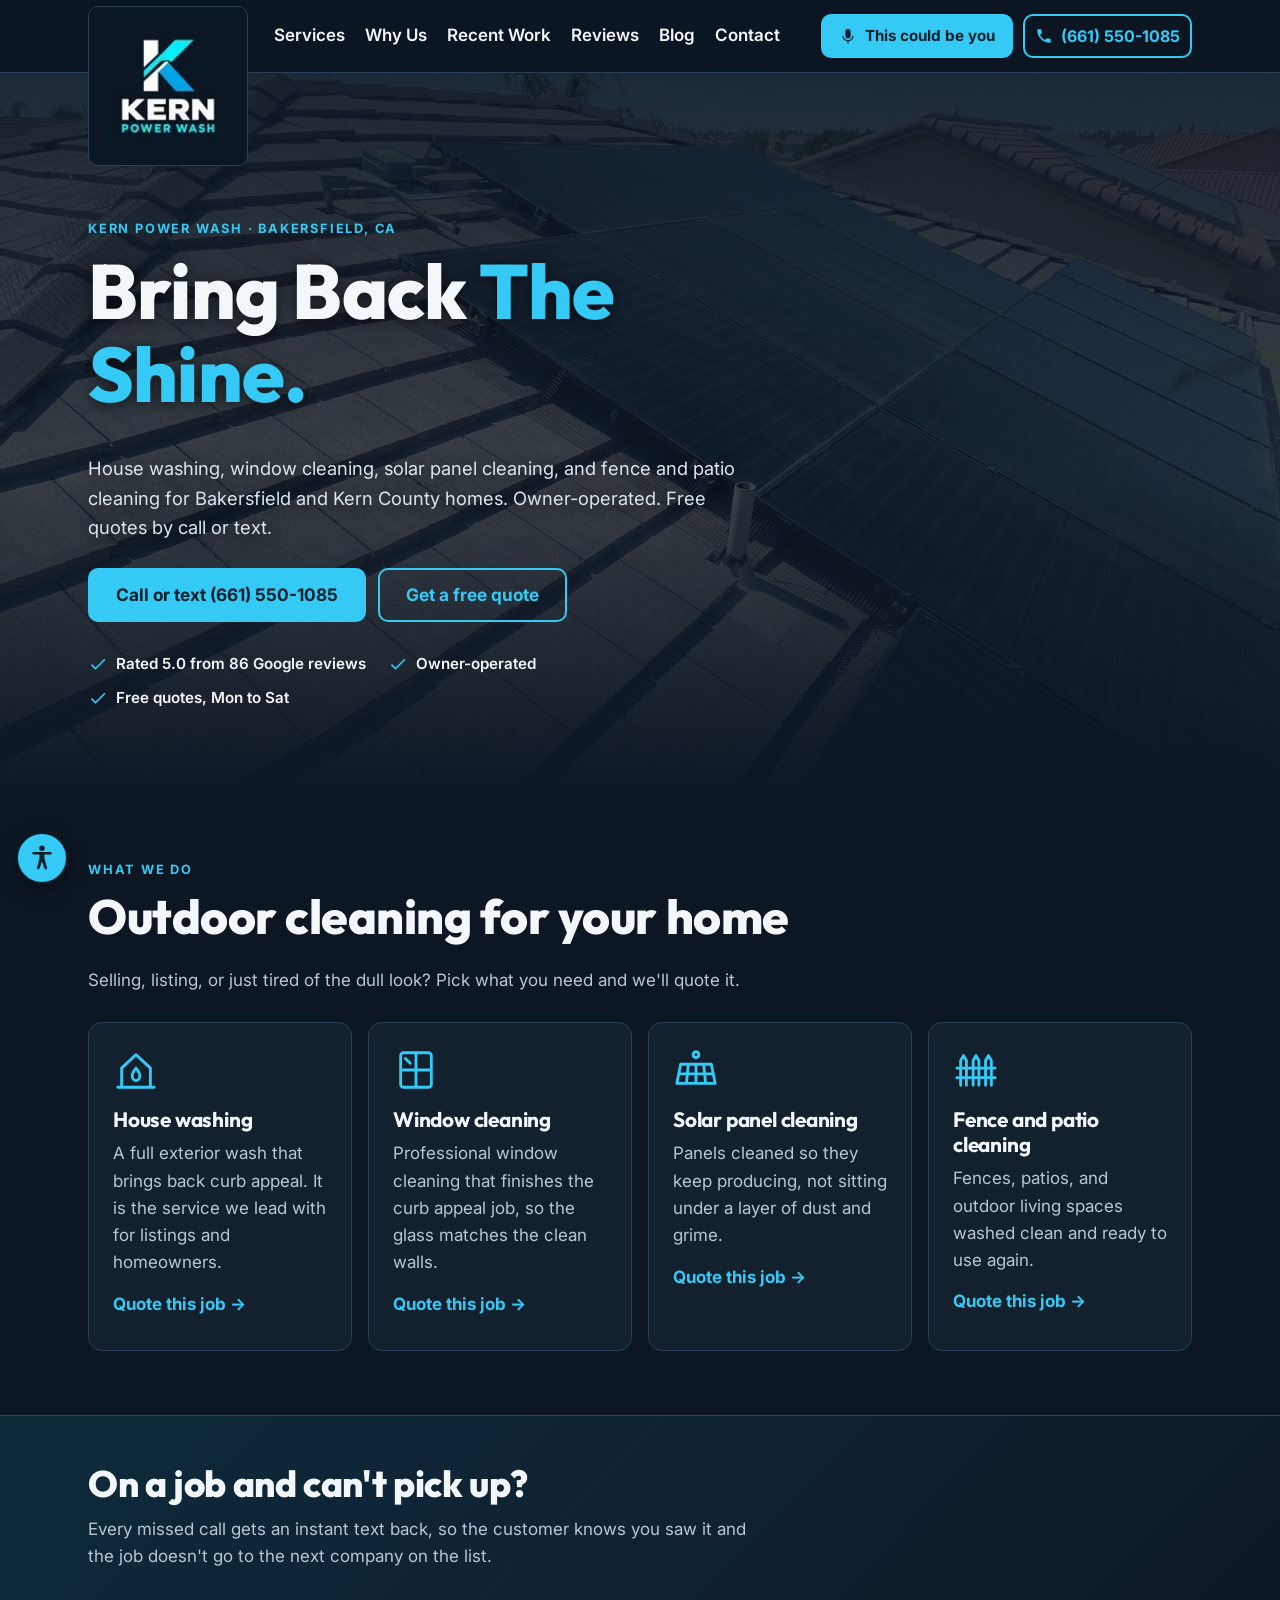
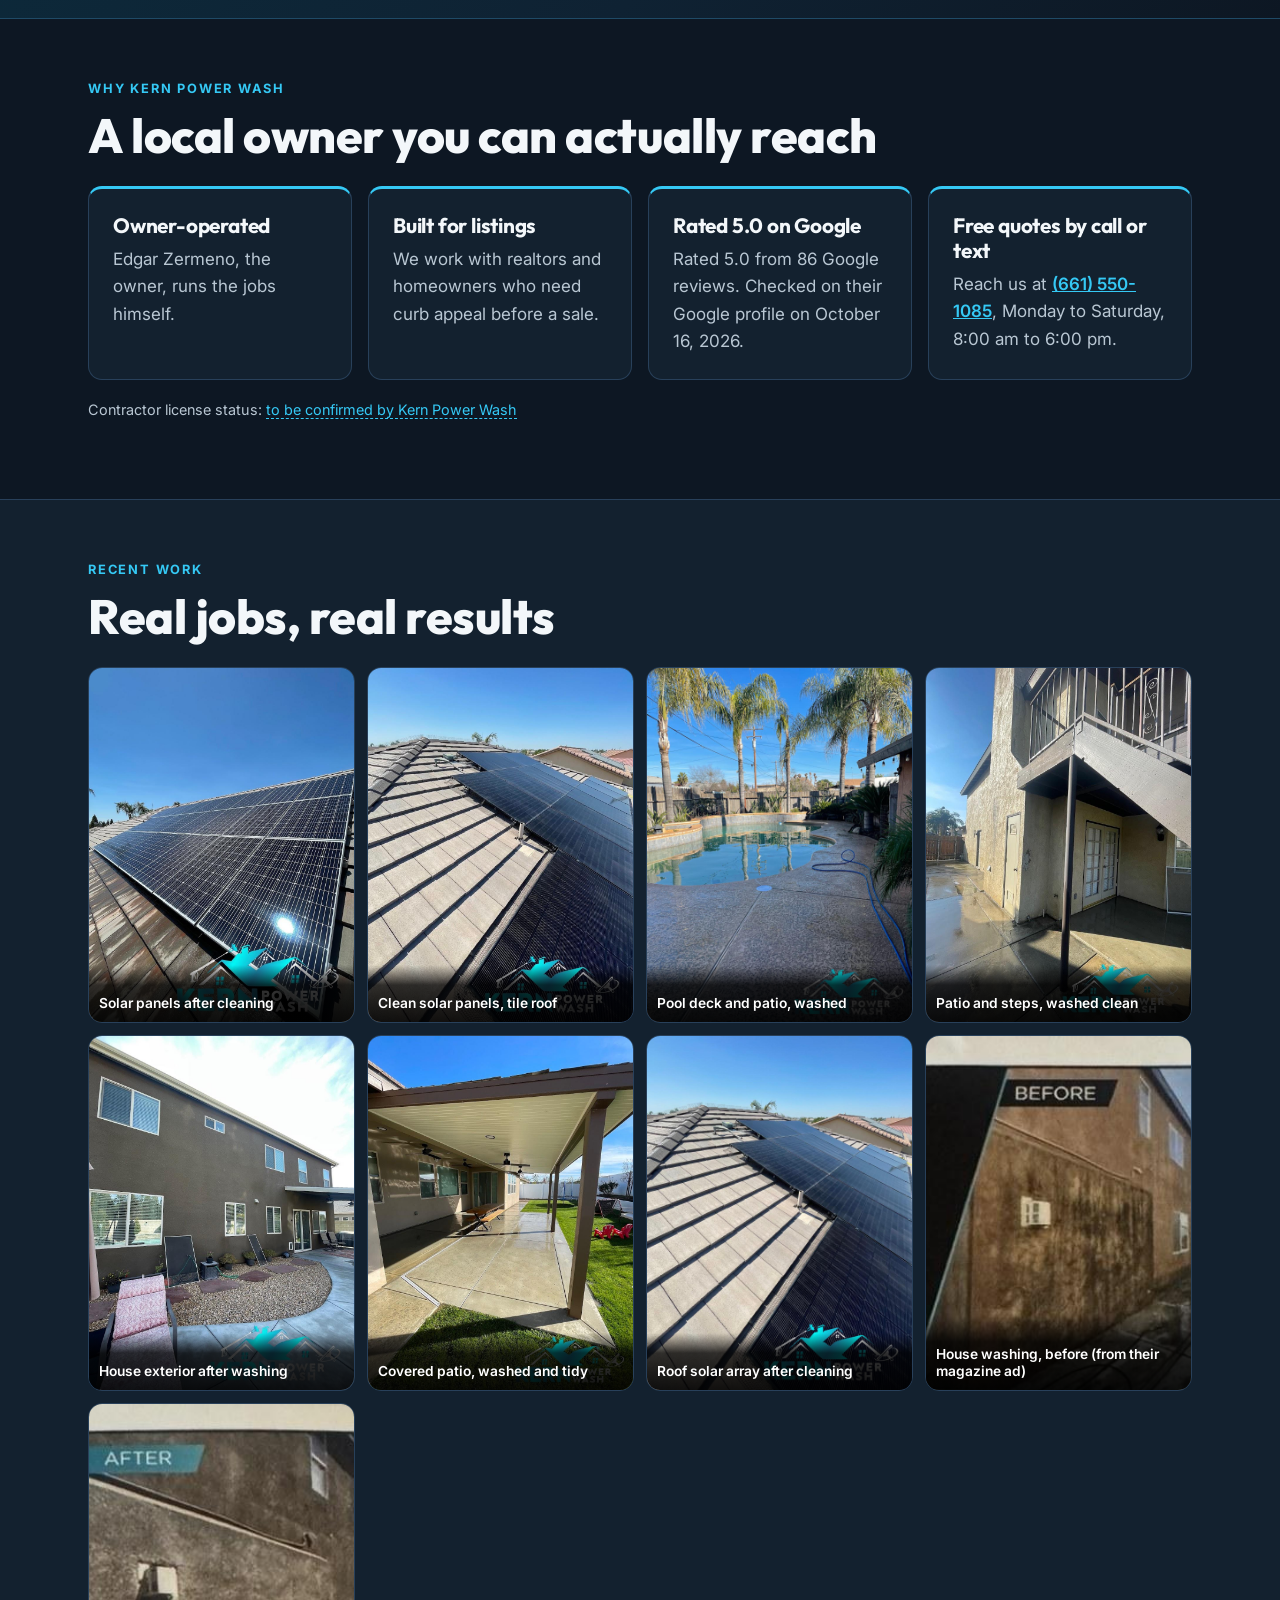
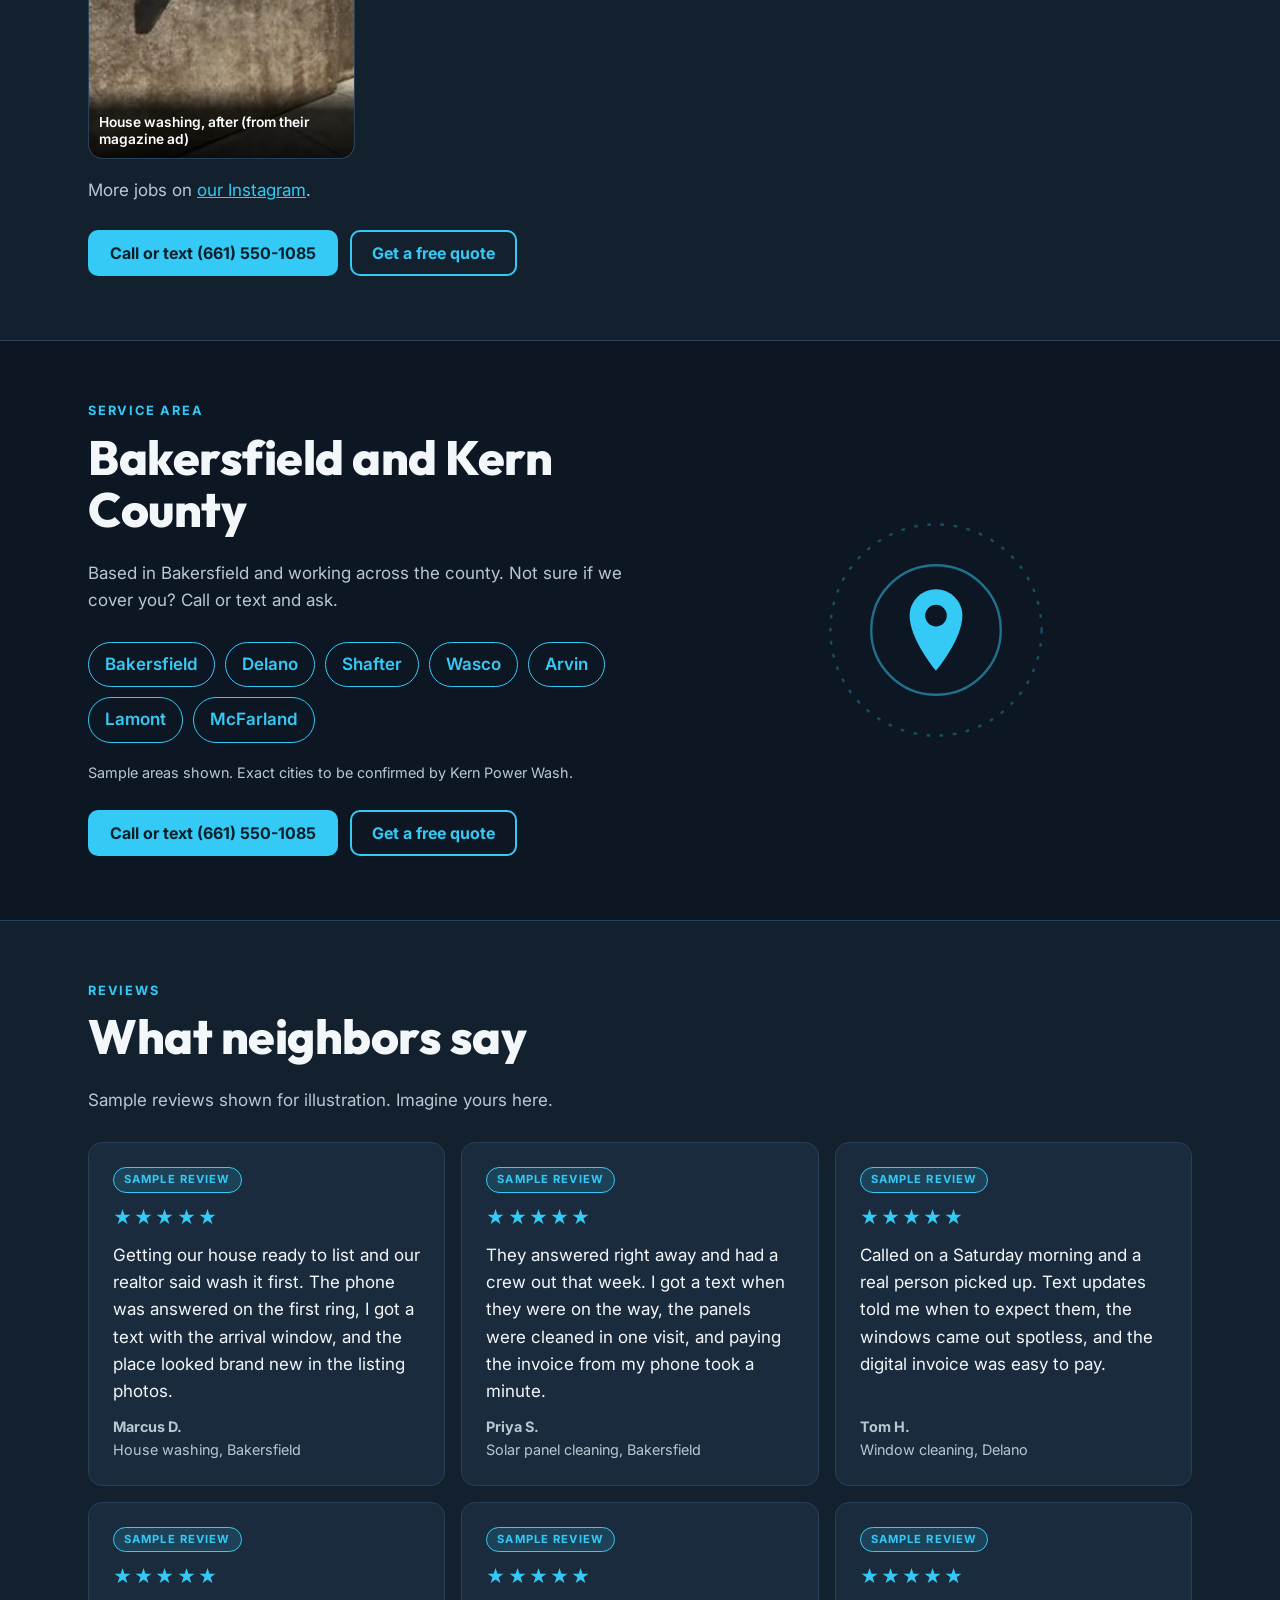
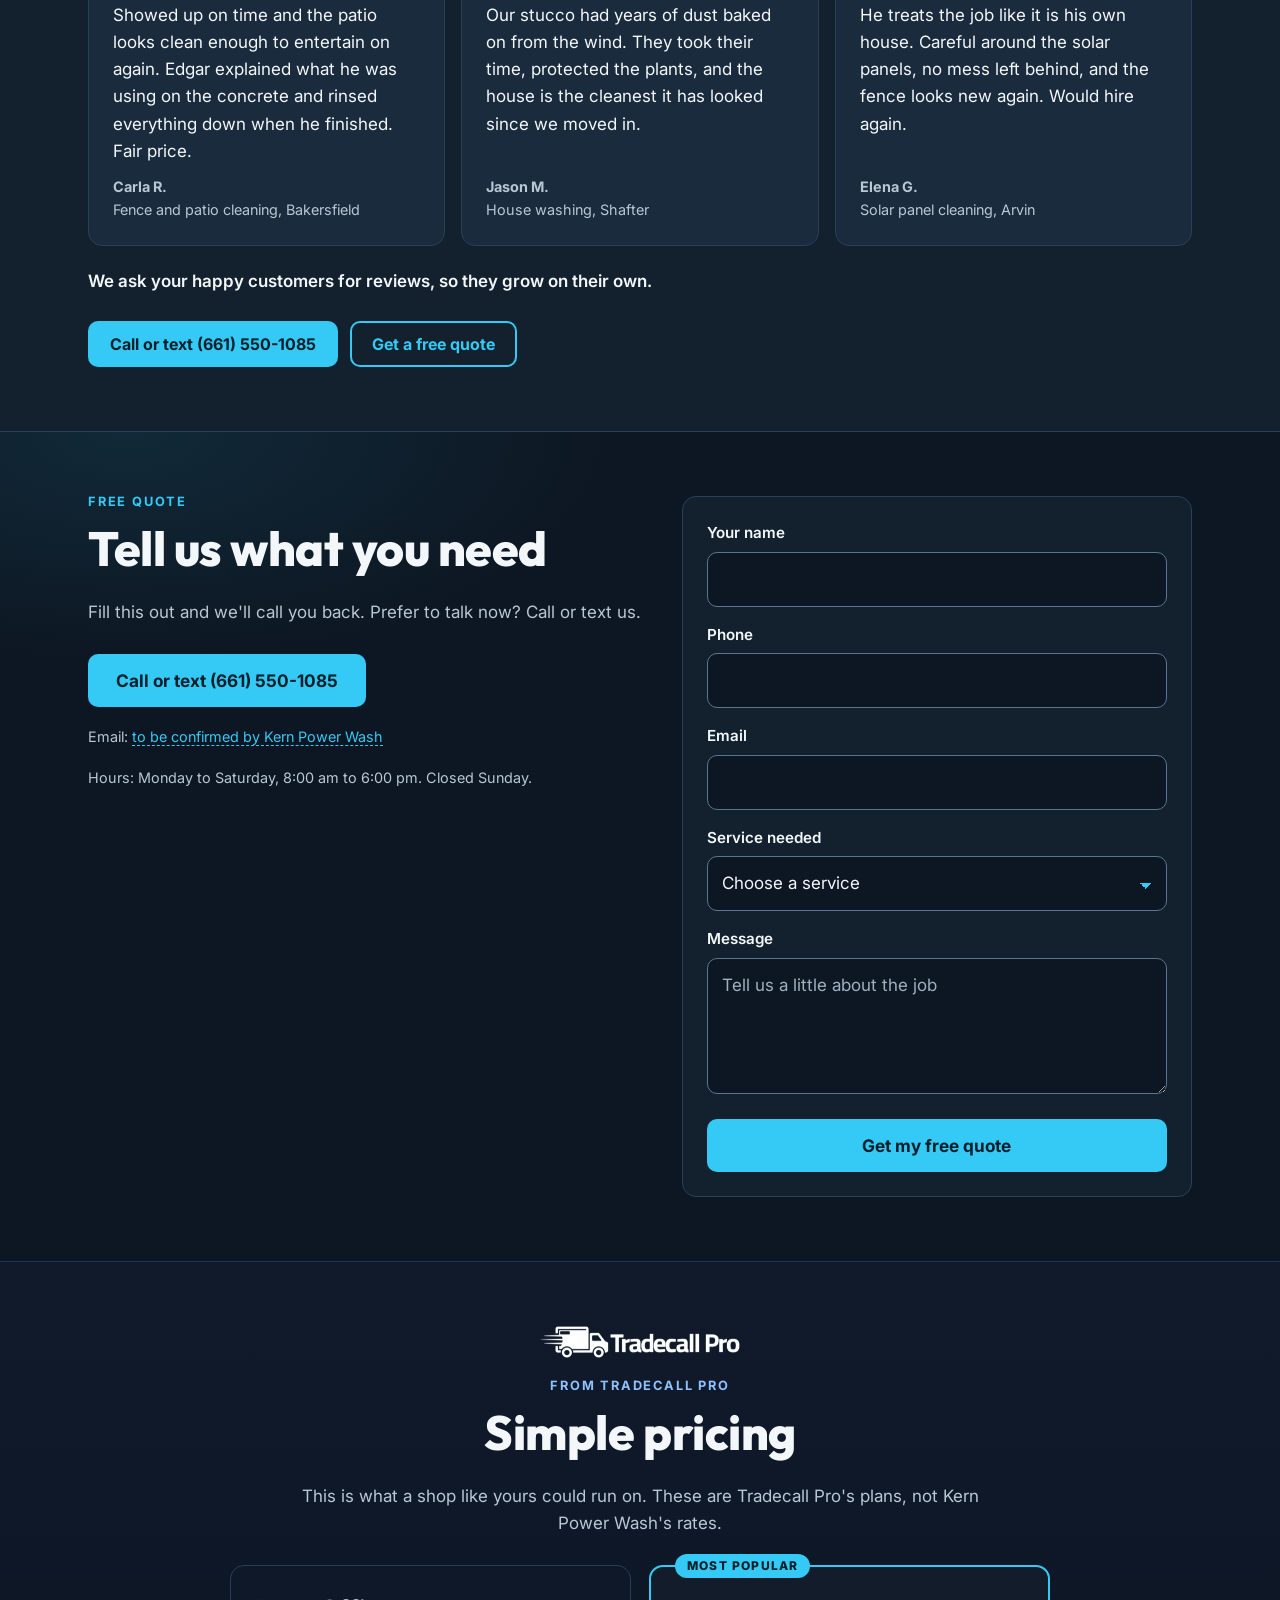
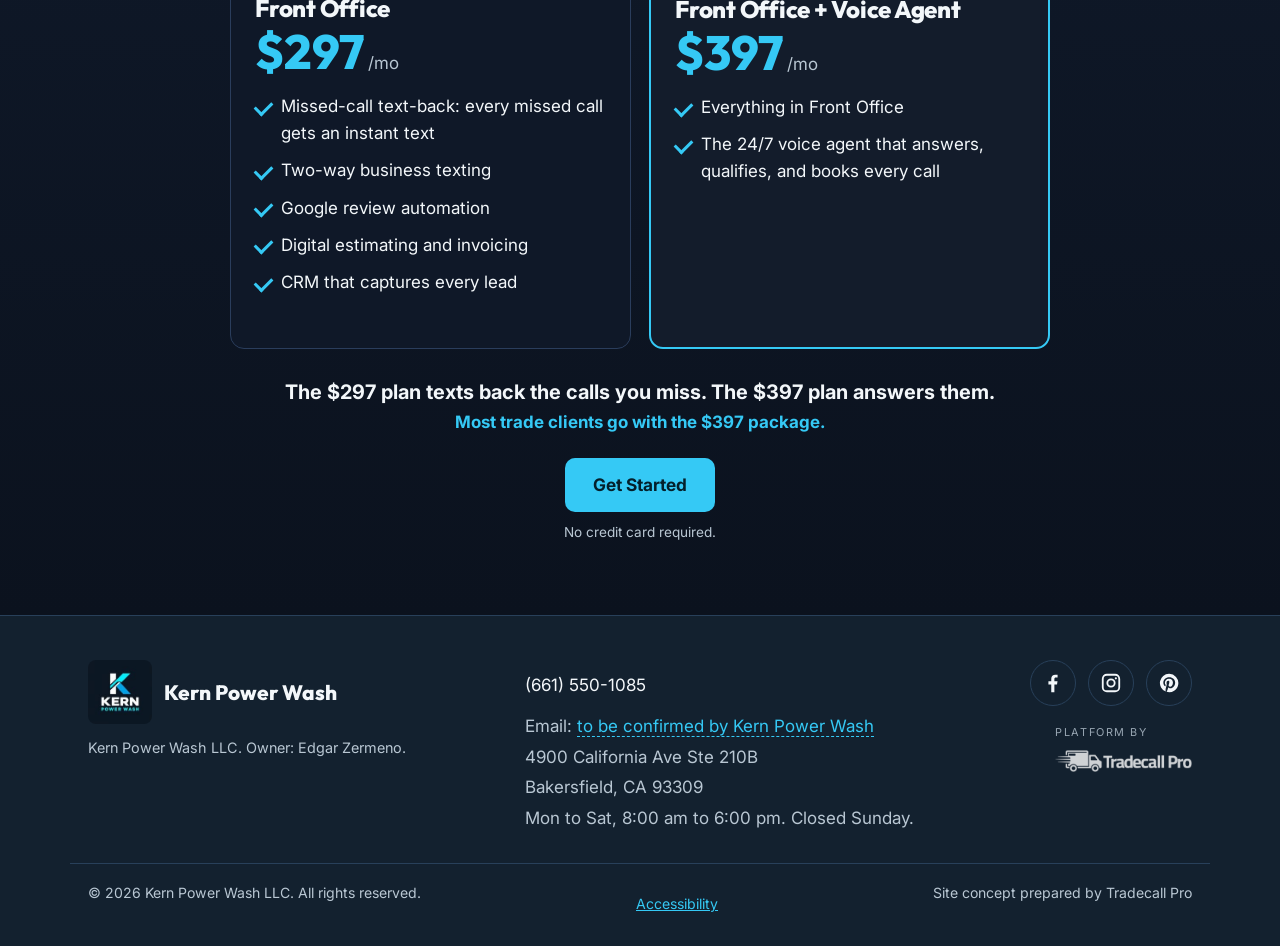
==== KernPowerWash/index.html @ a2881713 "Add Kern Power Wash mock-up Co-Authored-By: Claude Sonnet 5.5 <noreply@anthropic.com>" ====
<!doctype html>
<html lang="en">
<head>
<meta charset="utf-8">
<meta name="viewport" content="width=device-width, initial-scale=1">
<title>Kern Power Wash | Pressure Washing in Bakersfield and Kern County</title>
<meta name="description" content="House washing, window cleaning, solar panel cleaning, and fence and patio cleaning for Bakersfield and Kern County homes. Owner-operated. Free quotes by call or text.">
<meta property="og:type" content="website">
<meta property="og:title" content="Kern Power Wash | Pressure Washing in Bakersfield and Kern County">
<meta property="og:description" content="House washing, window cleaning, solar panel cleaning, and fence and patio cleaning for Bakersfield and Kern County homes. Owner-operated. Free quotes by call or text.">
<meta property="og:image" content="https://tradecallpro.github.io/mockup-pressurewashing/KernPowerWash/assets/gallery/photo-03-pool-deck-patio.jpg">
<meta name="theme-color" content="#0d1723">
<link rel="icon" type="image/png" href="assets/favicon.png">
<link rel="preconnect" href="https://fonts.googleapis.com">
<link rel="preconnect" href="https://fonts.gstatic.com" crossorigin>
<link rel="stylesheet" href="https://fonts.googleapis.com/css2?family=Outfit:wght@600;700;800&family=Inter:wght@400;500;600;700&display=swap">
<link rel="stylesheet" href="styles.css?v=1">
</head>
<body>
<a class="skip" href="#main">Skip to main content</a>

<header class="site-header" id="top">
  <div class="wrap header-row">
    <a class="brand" href="#top" aria-label="Kern Power Wash, back to top">
      <img src="assets/logo.jpg" width="160" height="160" alt="Kern Power Wash logo">
    </a>
    <nav class="nav" id="nav" aria-label="Main">
      <a href="#services">Services</a>
      <a href="#why">Why Us</a>
      <a href="#work">Recent Work</a>
      <a href="#reviews">Reviews</a>
      <a href="#blog" id="blogLink" aria-haspopup="dialog">Blog</a>
      <a href="#quote">Contact</a>
    </nav>
    <div class="header-ctas">
      <button class="btn btn-call btn-demo" id="demoOpen" type="button" aria-haspopup="dialog"><svg viewBox="0 0 24 24" width="18" height="18" aria-hidden="true"><path fill="currentColor" d="M12 15a3.5 3.5 0 0 0 3.5-3.5V6a3.5 3.5 0 0 0-7 0v5.5A3.5 3.5 0 0 0 12 15zm6-3.5a6 6 0 0 1-12 0H4.5a7.5 7.5 0 0 0 6.75 7.46V22h1.5v-3.04A7.5 7.5 0 0 0 19.5 11.5z"/></svg><span>This could be you</span></button>
      <a class="btn btn-ghost header-call" href="tel:+16615501085" aria-label="Call (661) 550-1085"><svg viewBox="0 0 24 24" width="18" height="18" aria-hidden="true"><path fill="currentColor" d="M6.6 10.8a15.1 15.1 0 0 0 6.6 6.6l2.2-2.2a1 1 0 0 1 1-.25 11.4 11.4 0 0 0 3.6.57 1 1 0 0 1 1 1V20a1 1 0 0 1-1 1A17 17 0 0 1 3 4a1 1 0 0 1 1-1h3.5a1 1 0 0 1 1 1c0 1.25.2 2.45.57 3.57a1 1 0 0 1-.25 1z"/></svg><span class="call-num">(661) 550-1085</span></a>
    </div>
    <button class="menu-btn" id="menuBtn" aria-expanded="false" aria-controls="nav" aria-label="Open menu"><span></span><span></span><span></span></button>
  </div>
</header>

<main id="main">

<section class="hero" aria-labelledby="hero-h">
  <div class="wrap">
    <div class="hero-copy">
      <p class="eyebrow">Kern Power Wash &middot; Bakersfield, CA</p>
      <h1 id="hero-h">Bring Back <span class="hl">The Shine.</span></h1>
      <p class="lead">House washing, window cleaning, solar panel cleaning, and fence and patio cleaning for Bakersfield and Kern County homes. Owner-operated. Free quotes by call or text.</p>
      <div class="cta-row">
        <a class="btn btn-call btn-lg" href="tel:+16615501085">Call or text (661) 550-1085</a>
        <a class="btn btn-ghost btn-lg" href="#quote">Get a free quote</a>
      </div>
      <ul class="trust" aria-label="Why call us">
        <li><svg viewBox="0 0 24 24" width="20" height="20" aria-hidden="true"><path fill="currentColor" d="M9 16.2 4.8 12l-1.4 1.4L9 19 21 7l-1.4-1.4z"/></svg>Rated 5.0 from 86 Google reviews</li>
        <li><svg viewBox="0 0 24 24" width="20" height="20" aria-hidden="true"><path fill="currentColor" d="M9 16.2 4.8 12l-1.4 1.4L9 19 21 7l-1.4-1.4z"/></svg>Owner-operated</li>
        <li><svg viewBox="0 0 24 24" width="20" height="20" aria-hidden="true"><path fill="currentColor" d="M9 16.2 4.8 12l-1.4 1.4L9 19 21 7l-1.4-1.4z"/></svg>Free quotes, Mon to Sat</li>
      </ul>
    </div>
  </div>
</section>

<section class="section" id="services" aria-labelledby="services-h">
  <div class="wrap">
    <p class="eyebrow">What we do</p>
    <h2 id="services-h">Outdoor cleaning for your home</h2>
    <p class="section-lead">Selling, listing, or just tired of the dull look? Pick what you need and we'll quote it.</p>
    <ul class="grid services">
      <li class="card">
        <svg class="ico" viewBox="0 0 48 48" aria-hidden="true"><path d="M5 42h38M9 42V22L24 8l15 14v20" fill="none" stroke="currentColor" stroke-width="3" stroke-linejoin="round" stroke-linecap="round"/><path d="M20 30c0 3 2 5 4 5s4-2 4-5-4-8-4-8-4 5-4 8z" fill="none" stroke="currentColor" stroke-width="3" stroke-linejoin="round"/></svg>
        <h3>House washing</h3>
        <p>A full exterior wash that brings back curb appeal. It is the service we lead with for listings and homeowners.</p>
        <a class="card-link" href="#quote" data-service="House washing">Quote this job</a>
      </li>
      <li class="card">
        <svg class="ico" viewBox="0 0 48 48" aria-hidden="true"><rect x="8" y="6" width="32" height="36" rx="3" fill="none" stroke="currentColor" stroke-width="3"/><path d="M24 6v36M8 24h32" stroke="currentColor" stroke-width="3"/><path d="M13 12l5 5" stroke="currentColor" stroke-width="3" stroke-linecap="round"/></svg>
        <h3>Window cleaning</h3>
        <p>Professional window cleaning that finishes the curb appeal job, so the glass matches the clean walls.</p>
        <a class="card-link" href="#quote" data-service="Window cleaning">Quote this job</a>
      </li>
      <li class="card">
        <svg class="ico" viewBox="0 0 48 48" aria-hidden="true"><path d="M8 18h32l4 20H4z" fill="none" stroke="currentColor" stroke-width="3" stroke-linejoin="round"/><path d="M16 18l-2 20M24 18v20M32 18l2 20M6 28h36" stroke="currentColor" stroke-width="3"/><circle cx="24" cy="8" r="3" fill="none" stroke="currentColor" stroke-width="3"/></svg>
        <h3>Solar panel cleaning</h3>
        <p>Panels cleaned so they keep producing, not sitting under a layer of dust and grime.</p>
        <a class="card-link" href="#quote" data-service="Solar panel cleaning">Quote this job</a>
      </li>
      <li class="card">
        <svg class="ico" viewBox="0 0 48 48" aria-hidden="true"><path d="M8 40V14l3-5 3 5v26M21 40V14l3-5 3 5v26M34 40V14l3-5 3 5v26M4 22h40M4 32h40" fill="none" stroke="currentColor" stroke-width="3" stroke-linejoin="round" stroke-linecap="round"/></svg>
        <h3>Fence and patio cleaning</h3>
        <p>Fences, patios, and outdoor living spaces washed clean and ready to use again.</p>
        <a class="card-link" href="#quote" data-service="Fence and patio cleaning">Quote this job</a>
      </li>
    </ul>
  </div>
</section>

<section class="band" aria-labelledby="mc-h">
  <div class="wrap band-grid">
    <h2 id="mc-h">On a job and can't pick up?</h2>
    <p>Every missed call gets an instant text back, so the customer knows you saw it and the job doesn't go to the next company on the list.</p>
  </div>
</section>

<section class="section" id="why" aria-labelledby="why-h">
  <div class="wrap">
    <p class="eyebrow">Why Kern Power Wash</p>
    <h2 id="why-h">A local owner you can actually reach</h2>
    <ul class="grid why">
      <li class="card"><h3>Owner-operated</h3><p>Edgar Zermeno, the owner, runs the jobs himself.</p></li>
      <li class="card"><h3>Built for listings</h3><p>We work with realtors and homeowners who need curb appeal before a sale.</p></li>
      <li class="card"><h3>Rated 5.0 on Google</h3><p>Rated 5.0 from 86 Google reviews. Checked on their Google profile on October 16, 2026.</p></li>
      <li class="card"><h3>Free quotes by call or text</h3><p>Reach us at <a href="tel:+16615501085">(661) 550-1085</a>, Monday to Saturday, 8:00 am to 6:00 pm.</p></li>
    </ul>
    <p class="note">Contractor license status: <span class="ph">to be confirmed by Kern Power Wash</span></p>
  </div>
</section>

<section class="section alt" id="work" aria-labelledby="work-h">
  <div class="wrap">
    <p class="eyebrow">Recent work</p>
    <h2 id="work-h">Real jobs, real results</h2>
    <ul class="gallery">
      <li><a class="shot" href="https://www.instagram.com/kernpowerwash/" target="_blank" rel="noopener">
        <img src="assets/gallery/photo-01-solar-panels-closeup.jpg" alt="Close-up of solar panels cleaned by Kern Power Wash" loading="lazy" decoding="async">
        <span class="cap">Solar panels after cleaning</span><span class="sr-only"> (opens Instagram in a new tab)</span>
      </a></li>
      <li><a class="shot" href="https://www.instagram.com/kernpowerwash/" target="_blank" rel="noopener">
        <img src="assets/gallery/photo-02-solar-tile-roof.jpg" alt="Clean solar panels on a tile roof" loading="lazy" decoding="async">
        <span class="cap">Clean solar panels, tile roof</span><span class="sr-only"> (opens Instagram in a new tab)</span>
      </a></li>
      <li><a class="shot" href="https://www.instagram.com/kernpowerwash/" target="_blank" rel="noopener">
        <img src="assets/gallery/photo-03-pool-deck-patio.jpg" alt="Washed pool deck and patio" loading="lazy" decoding="async">
        <span class="cap">Pool deck and patio, washed</span><span class="sr-only"> (opens Instagram in a new tab)</span>
      </a></li>
      <li><a class="shot" href="https://www.instagram.com/kernpowerwash/" target="_blank" rel="noopener">
        <img src="assets/gallery/photo-04-patio-steps.jpg" alt="Patio and steps washed clean" loading="lazy" decoding="async">
        <span class="cap">Patio and steps, washed clean</span><span class="sr-only"> (opens Instagram in a new tab)</span>
      </a></li>
      <li><a class="shot" href="https://www.instagram.com/kernpowerwash/" target="_blank" rel="noopener">
        <img src="assets/gallery/photo-05-house-after-wash.jpg" alt="House exterior after a wash" loading="lazy" decoding="async">
        <span class="cap">House exterior after washing</span><span class="sr-only"> (opens Instagram in a new tab)</span>
      </a></li>
      <li><a class="shot" href="https://www.instagram.com/kernpowerwash/" target="_blank" rel="noopener">
        <img src="assets/gallery/photo-06-covered-patio.jpg" alt="Covered patio, washed and tidy" loading="lazy" decoding="async">
        <span class="cap">Covered patio, washed and tidy</span><span class="sr-only"> (opens Instagram in a new tab)</span>
      </a></li>
      <li><a class="shot" href="https://www.instagram.com/kernpowerwash/" target="_blank" rel="noopener">
        <img src="assets/gallery/photo-07-roof-solar-aerial.jpg" alt="Roof solar array after cleaning, seen from above" loading="lazy" decoding="async">
        <span class="cap">Roof solar array after cleaning</span><span class="sr-only"> (opens Instagram in a new tab)</span>
      </a></li>
      <li><a class="shot" href="https://www.instagram.com/kernpowerwash/" target="_blank" rel="noopener">
        <img src="assets/gallery/photo-08-house-wash-before.jpg" alt="House wall before washing, from the Kern Power Wash magazine ad" loading="lazy" decoding="async">
        <span class="cap">House washing, before (from their magazine ad)</span><span class="sr-only"> (opens Instagram in a new tab)</span>
      </a></li>
      <li><a class="shot" href="https://www.instagram.com/kernpowerwash/" target="_blank" rel="noopener">
        <img src="assets/gallery/photo-09-house-wash-after.jpg" alt="Same house wall after washing, from the Kern Power Wash magazine ad" loading="lazy" decoding="async">
        <span class="cap">House washing, after (from their magazine ad)</span><span class="sr-only"> (opens Instagram in a new tab)</span>
      </a></li>
    </ul>
    <p class="gallery-foot">More jobs on <a href="https://www.instagram.com/kernpowerwash/" target="_blank" rel="noopener">our Instagram<span class="sr-only"> (opens in a new tab)</span></a>.</p>
    <div class="cta-row">
      <a class="btn btn-call" href="tel:+16615501085">Call or text (661) 550-1085</a>
      <a class="btn btn-ghost" href="#quote">Get a free quote</a>
    </div>
  </div>
</section>

<section class="section" id="area" aria-labelledby="area-h">
  <div class="wrap area-grid">
    <div>
      <p class="eyebrow">Service area</p>
      <h2 id="area-h">Bakersfield and Kern County</h2>
      <p class="section-lead">Based in Bakersfield and working across the county. Not sure if we cover you? Call or text and ask.</p>
      <ul class="chips" aria-label="Sample service areas"><li>Bakersfield</li><li>Delano</li><li>Shafter</li><li>Wasco</li><li>Arvin</li><li>Lamont</li><li>McFarland</li></ul>
      <p class="note">Sample areas shown. Exact cities to be confirmed by Kern Power Wash.</p>
      <div class="cta-row">
        <a class="btn btn-call" href="tel:+16615501085">Call or text (661) 550-1085</a>
        <a class="btn btn-ghost" href="#quote">Get a free quote</a>
      </div>
    </div>
    <svg class="area-art" viewBox="0 0 200 200" aria-hidden="true"><circle cx="100" cy="100" r="88" fill="none" stroke="currentColor" stroke-opacity=".3" stroke-width="2" stroke-dasharray="3 8"/><circle cx="100" cy="100" r="54" fill="none" stroke="currentColor" stroke-opacity=".5" stroke-width="2"/><path d="M100 66a22 22 0 0 0-22 22c0 20 22 46 22 46s22-26 22-46a22 22 0 0 0-22-22zm0 31a9 9 0 1 1 0-18 9 9 0 0 1 0 18z" fill="currentColor"/></svg>
  </div>
</section>

<section class="section alt" id="reviews" aria-labelledby="rev-h">
  <div class="wrap">
    <p class="eyebrow">Reviews</p>
    <h2 id="rev-h">What neighbors say</h2>
    <p class="section-lead">Sample reviews shown for illustration. Imagine yours here.</p>
    <ul class="grid reviews">
      <li class="card review">
        <span class="badge">Sample review</span>
        <p class="stars" role="img" aria-label="5 out of 5 stars">&#9733;&#9733;&#9733;&#9733;&#9733;</p>
        <p class="rev-text">Getting our house ready to list and our realtor said wash it first. The phone was answered on the first ring, I got a text with the arrival window, and the place looked brand new in the listing photos.</p>
        <p class="rev-by"><strong>Marcus D.</strong><span>House washing, Bakersfield</span></p>
      </li>
      <li class="card review">
        <span class="badge">Sample review</span>
        <p class="stars" role="img" aria-label="5 out of 5 stars">&#9733;&#9733;&#9733;&#9733;&#9733;</p>
        <p class="rev-text">They answered right away and had a crew out that week. I got a text when they were on the way, the panels were cleaned in one visit, and paying the invoice from my phone took a minute.</p>
        <p class="rev-by"><strong>Priya S.</strong><span>Solar panel cleaning, Bakersfield</span></p>
      </li>
      <li class="card review">
        <span class="badge">Sample review</span>
        <p class="stars" role="img" aria-label="5 out of 5 stars">&#9733;&#9733;&#9733;&#9733;&#9733;</p>
        <p class="rev-text">Called on a Saturday morning and a real person picked up. Text updates told me when to expect them, the windows came out spotless, and the digital invoice was easy to pay.</p>
        <p class="rev-by"><strong>Tom H.</strong><span>Window cleaning, Delano</span></p>
      </li>
      <li class="card review">
        <span class="badge">Sample review</span>
        <p class="stars" role="img" aria-label="5 out of 5 stars">&#9733;&#9733;&#9733;&#9733;&#9733;</p>
        <p class="rev-text">Showed up on time and the patio looks clean enough to entertain on again. Edgar explained what he was using on the concrete and rinsed everything down when he finished. Fair price.</p>
        <p class="rev-by"><strong>Carla R.</strong><span>Fence and patio cleaning, Bakersfield</span></p>
      </li>
      <li class="card review">
        <span class="badge">Sample review</span>
        <p class="stars" role="img" aria-label="5 out of 5 stars">&#9733;&#9733;&#9733;&#9733;&#9733;</p>
        <p class="rev-text">Our stucco had years of dust baked on from the wind. They took their time, protected the plants, and the house is the cleanest it has looked since we moved in.</p>
        <p class="rev-by"><strong>Jason M.</strong><span>House washing, Shafter</span></p>
      </li>
      <li class="card review">
        <span class="badge">Sample review</span>
        <p class="stars" role="img" aria-label="5 out of 5 stars">&#9733;&#9733;&#9733;&#9733;&#9733;</p>
        <p class="rev-text">He treats the job like it is his own house. Careful around the solar panels, no mess left behind, and the fence looks new again. Would hire again.</p>
        <p class="rev-by"><strong>Elena G.</strong><span>Solar panel cleaning, Arvin</span></p>
      </li>
    </ul>
    <p class="engine">We ask your happy customers for reviews, so they grow on their own.</p>
    <div class="cta-row">
      <a class="btn btn-call" href="tel:+16615501085">Call or text (661) 550-1085</a>
      <a class="btn btn-ghost" href="#quote">Get a free quote</a>
    </div>
  </div>
</section>

<section class="section quote" id="quote" aria-labelledby="quote-h">
  <div class="wrap quote-grid">
    <div>
      <p class="eyebrow">Free quote</p>
      <h2 id="quote-h">Tell us what you need</h2>
      <p class="section-lead">Fill this out and we'll call you back. Prefer to talk now? Call or text us.</p>
      <a class="btn btn-call btn-lg" href="tel:+16615501085">Call or text (661) 550-1085</a>
      <p class="note">Email: <span class="ph">to be confirmed by Kern Power Wash</span></p>
      <p class="note">Hours: Monday to Saturday, 8:00 am to 6:00 pm. Closed Sunday.</p>
    </div>
    <div class="form-wrap">
      <!-- LEAD-CAPTURE HOOKUP (Tradecall Pro): data-endpoint is a placeholder in this mock-up, so nothing is sent. -->
      <form id="quoteForm" data-endpoint="https://example.invalid/TRADECALL-PRO-LEAD-CAPTURE-ENDPOINT" novalidate>
        <div class="field"><label for="name">Your name</label><input id="name" name="name" type="text" autocomplete="name" required></div>
        <div class="field"><label for="phone">Phone</label><input id="phone" name="phone" type="tel" autocomplete="tel" inputmode="tel" required></div>
        <div class="field"><label for="email">Email</label><input id="email" name="email" type="email" autocomplete="email" required></div>
        <div class="field"><label for="service">Service needed</label>
          <select id="service" name="service" required>
            <option value="" selected disabled>Choose a service</option>
            <option>House washing</option>
            <option>Window cleaning</option>
            <option>Solar panel cleaning</option>
            <option>Fence and patio cleaning</option>
          </select>
        </div>
        <div class="field"><label for="message">Message</label><textarea id="message" name="message" rows="4" placeholder="Tell us a little about the job"></textarea></div>
        <p class="form-error" id="formError" role="alert" hidden></p>
        <button class="btn btn-call btn-lg btn-block" type="submit">Get my free quote</button>
      </form>
      <div class="success" id="success" role="status" tabindex="-1" hidden>
        <svg viewBox="0 0 48 48" width="56" height="56" aria-hidden="true"><circle cx="24" cy="24" r="22" fill="none" stroke="currentColor" stroke-width="3"/><path d="M14 25l7 7 13-15" fill="none" stroke="currentColor" stroke-width="4" stroke-linecap="round" stroke-linejoin="round"/></svg>
        <h3>Thanks, we'll call you back shortly.</h3>
        <p>Need it sooner? Call or text <a href="tel:+16615501085">(661) 550-1085</a>.</p>
      </div>
    </div>
  </div>
</section>

<section class="pricing" id="pricing" aria-labelledby="price-h">
  <div class="wrap">
    <img class="price-logo" src="assets/tradecallpro-logo-reversed.png" alt="Tradecall Pro logo" width="360" height="58" loading="lazy">
    <p class="eyebrow">From Tradecall Pro</p>
    <h2 id="price-h">Simple pricing</h2>
    <p class="section-lead">This is what a shop like yours could run on. These are Tradecall Pro's plans, not Kern Power Wash's rates.</p>
    <div class="plans">
      <article class="plan">
        <h3>Front Office</h3>
        <p class="plan-price"><b>$297</b><span>/mo</span></p>
        <ul class="ticks">
          <li>Missed-call text-back: every missed call gets an instant text</li>
          <li>Two-way business texting</li>
          <li>Google review automation</li>
          <li>Digital estimating and invoicing</li>
          <li>CRM that captures every lead</li>
        </ul>
      </article>
      <article class="plan plan-pop">
        <span class="pop-badge">Most popular</span>
        <h3>Front Office + Voice Agent</h3>
        <p class="plan-price"><b>$397</b><span>/mo</span></p>
        <ul class="ticks">
          <li>Everything in Front Office</li>
          <li>The 24/7 voice agent that answers, qualifies, and books every call</li>
        </ul>
      </article>
    </div>
    <p class="plan-diff">The $297 plan texts back the calls you miss. The $397 plan answers them.</p>
    <p class="plan-upsell">Most trade clients go with the $397 package.</p>
    <a class="btn btn-call btn-lg plan-cta" href="https://tradecallpro.co/#trial" target="_blank" rel="noopener">Get Started<span class="sr-only"> (opens the Tradecall Pro free trial in a new tab)</span></a>
    <p class="plan-fine">No credit card required.</p>
  </div>
</section>

</main>

<footer class="site-footer">
  <div class="wrap footer-grid">
    <div>
      <a class="foot-brand" href="#top" aria-label="Kern Power Wash, back to top"><img src="assets/logo.jpg" width="64" height="64" alt="Kern Power Wash logo"><b>Kern Power Wash</b></a>
      <p class="foot-small">Kern Power Wash LLC. Owner: Edgar Zermeno.</p>
    </div>
    <address>
      <a href="tel:+16615501085">(661) 550-1085</a><br>
      Email: <span class="ph">to be confirmed by Kern Power Wash</span><br>
      4900 California Ave Ste 210B<br>Bakersfield, CA 93309<br>
      Mon to Sat, 8:00 am to 6:00 pm. Closed Sunday.
    </address>
    <div class="foot-right">
      <div class="social">
        <a href="https://www.facebook.com/profile.php?id=100083528702327" target="_blank" rel="noopener" aria-label="Kern Power Wash on Facebook (opens in a new tab)"><svg viewBox="0 0 24 24" width="22" height="22" aria-hidden="true"><path fill="currentColor" d="M13.5 22v-8.5h2.9l.5-3.5h-3.4V7.8c0-1 .3-1.7 1.7-1.7H17V3a23 23 0 0 0-2.5-.1c-2.6 0-4.4 1.6-4.4 4.5V10H7v3.5h3.1V22z"/></svg></a>
        <a href="https://www.instagram.com/kernpowerwash/" target="_blank" rel="noopener" aria-label="Kern Power Wash on Instagram (opens in a new tab)"><svg viewBox="0 0 24 24" width="22" height="22" aria-hidden="true"><path fill="currentColor" d="M7.5 2h9A5.5 5.5 0 0 1 22 7.5v9a5.5 5.5 0 0 1-5.5 5.5h-9A5.5 5.5 0 0 1 2 16.5v-9A5.5 5.5 0 0 1 7.5 2zm0 2A3.5 3.5 0 0 0 4 7.5v9A3.5 3.5 0 0 0 7.5 20h9a3.5 3.5 0 0 0 3.5-3.5v-9A3.5 3.5 0 0 0 16.5 4zM12 7a5 5 0 1 1 0 10 5 5 0 0 1 0-10zm0 2a3 3 0 1 0 0 6 3 3 0 0 0 0-6zm5.3-3.3a1.2 1.2 0 1 1 0 2.4 1.2 1.2 0 0 1 0-2.4z"/></svg></a>
        <a href="https://www.pinterest.com/kernpowerw21/" target="_blank" rel="noopener" aria-label="Kern Power Wash on Pinterest (opens in a new tab)"><svg viewBox="0 0 24 24" width="22" height="22" aria-hidden="true"><path fill="currentColor" d="M12 2a10 10 0 0 0-3.6 19.3c-.1-.8-.2-2 0-2.9l1.2-5s-.3-.6-.3-1.5c0-1.4.8-2.4 1.8-2.4.9 0 1.300.6 1.300 1.400 0 .9-.5 2.100-.8 3.300-.2 1 .5 1.800 1.500 1.800 1.800 0 3.200-1.900 3.200-4.600 0-2.400-1.700-4.100-4.200-4.100-2.900 0-4.600 2.200-4.600 4.400 0 .9.300 1.800.8 2.300.1.100.1.200.1.300l-.3 1.200c0 .2-.1.2-.3.100-1.200-.6-2-2.400-2-3.900 0-3.200 2.300-6.100 6.700-6.100 3.500 0 6.200 2.500 6.200 5.800 0 3.500-2.200 6.300-5.200 6.300-1 0-2-.5-2.300-1.200l-.6 2.400c-.2.900-.8 2-1.200 2.700A10 10 0 1 0 12 2z"/></svg></a>
      </div>
      <a class="platform-tag" href="https://tradecallpro.co" target="_blank" rel="noopener" aria-label="Platform by Tradecall Pro (opens in a new tab)">
        <span>Platform by</span>
        <img src="assets/tradecallpro-logo-reversed.png" alt="Tradecall Pro" width="360" height="58" loading="lazy">
      </a>
    </div>
  </div>
  <div class="wrap legal">
    <p>&copy; 2026 Kern Power Wash LLC. All rights reserved.</p>
    <p><a href="accessibility.html">Accessibility</a></p>
    <p>Site concept prepared by Tradecall Pro</p>
  </div>
</footer>

<a class="a11y-fab" href="accessibility.html" aria-label="Accessibility statement"><svg viewBox="0 0 24 24" aria-hidden="true" focusable="false"><path d="M12 2a2.2 2.2 0 1 1 0 4.4A2.2 2.2 0 0 1 12 2zM4.2 8.1c0-.6.5-1 1-1h13.6c.6 0 1 .5 1 1s-.4 1-1 1H14v3.3l2 7.3c.2.6-.2 1.2-.8 1.3-.5.1-1-.2-1.2-.7L12 14.8l-2 5.5c-.2.5-.7.8-1.2.7-.6-.1-1-.7-.8-1.3l2-7.3V9.1H5.2c-.5 0-1-.5-1-1z"/></svg></a>

<dialog class="demo-modal blog-modal" id="blogModal" aria-labelledby="blogModalTitle">
  <button class="modal-x" id="blogClose" type="button" aria-label="Close dialog"><svg viewBox="0 0 24 24" width="22" height="22" aria-hidden="true"><path d="M5 5l14 14M19 5 5 19" stroke="currentColor" stroke-width="2.5" stroke-linecap="round"/></svg></button>
  <p class="eyebrow">Blog</p>
  <h2 id="blogModalTitle" class="sr-only">Blog</h2>
  <article class="post">
    <span class="badge">Sample post</span>
    <h3 class="post-title">Selling a Home in Bakersfield? The Outside Is the First Showing.</h3>
    <p class="post-meta">Sample post for illustration. Not written by Kern Power Wash.</p>
    <p>Buyers in Bakersfield and across Kern County decide a lot before they ever step inside. They see the listing photos, then they pull up to the curb. If the stucco is dusty, the driveway is stained, and the windows are cloudy, that first impression costs you.</p>
    <h4>1. Start with a house wash</h4>
    <p>Wind and dust bake onto stucco, siding, and trim all year. A full exterior wash lifts it off and makes the whole house look newer. Many realtors tell sellers to do this one first.</p>
    <h4>2. Don't forget the concrete and the patio</h4>
    <p>Driveways, walkways, patios, and fences show wear fast. Washing them clean makes the yard look cared for and gives your listing photos a cleaner backdrop.</p>
    <h4>3. Finish with clean windows</h4>
    <p>Clear glass lets in more light and makes every room look bigger. If the home has solar panels, getting them cleaned is a smart add-on, since buyers like to see panels that look well kept.</p>
    <h4>4. Book early, before photos</h4>
    <p>Wash first, photograph second. Most home washes are done in a single visit, so a call or text a few days before the photographer arrives is usually enough. Serving Bakersfield, Delano, Shafter, Wasco, and the rest of Kern County.</p>
  </article>
  <aside class="gets" aria-labelledby="getsTitle">
    <p class="eyebrow">What you get</p>
    <h3 id="getsTitle">Free Monthly Blog Posts</h3>
    <ul class="ticks">
      <li>Fresh content Google rewards: every post is another page that can rank for local searches.</li>
      <li>Answers the questions customers are already typing into Google.</li>
      <li>Written for your trade and your town, published to your site, zero effort from you.</li>
    </ul>
    <p class="gets-line">Every Tradecall Pro website includes at least one blog post per month.</p>
    <a class="btn btn-call btn-lg" href="https://tradecallpro.co/#trial" target="_blank" rel="noopener">Get Started<span class="sr-only"> (opens the Tradecall Pro free trial in a new tab)</span></a>
  </aside>
</dialog>

<dialog class="demo-modal" id="demoModal" aria-labelledby="demoTitle">
  <button class="modal-x" id="demoClose" type="button" aria-label="Close dialog"><svg viewBox="0 0 24 24" width="22" height="22" aria-hidden="true"><path d="M5 5l14 14M19 5 5 19" stroke="currentColor" stroke-width="2.5" stroke-linecap="round"/></svg></button>
  <p class="eyebrow">Voice AI demo</p>
  <h2 id="demoTitle">Hear it in action</h2>
  <p class="modal-copy">You're about to experience how a live AI agent answers your phones when you can't pick up. Tap the call button, allow your microphone, and play the homeowner for a minute.</p>
  <div class="demo-box">
    <button class="btn btn-call btn-lg btn-block" id="demoCall" type="button">
      <svg viewBox="0 0 24 24" width="20" height="20" aria-hidden="true"><path fill="currentColor" d="M6.6 10.8a15.1 15.1 0 0 0 6.6 6.6l2.2-2.2a1 1 0 0 1 1-.25 11.4 11.4 0 0 0 3.6.57 1 1 0 0 1 1 1V20a1 1 0 0 1-1 1A17 17 0 0 1 3 4a1 1 0 0 1 1-1h3.5a1 1 0 0 1 1 1c0 1.25.2 2.45.57 3.57a1 1 0 0 1-.25 1z"/></svg>
      <span class="lbl">Call now</span>
    </button>
    <p class="demo-timer" id="demoTimer" hidden>0:00</p>
    <p class="demo-fail" id="demoFail" hidden>We couldn't start the demo call.</p>
    <p class="demo-status" id="demoStatus" role="status" aria-live="polite"></p>
    <div id="demoTs"></div>
    <p class="demo-after" id="demoAfter" hidden>Want this answering your shop's phones? <a href="https://tradecallpro.co/" target="_blank" rel="noopener">Start your free trial with Tradecall Pro<span class="sr-only"> (opens in a new tab)</span></a>.</p>
  </div>
  <p class="modal-fine">Live demo by Tradecall Pro.</p>
</dialog>

<div class="mobile-bar" id="mobileBar" role="region" aria-label="Call or request a quote">
  <a class="btn btn-call" href="tel:+16615501085">Call now</a>
  <a class="btn btn-ghost" href="#quote">Free quote</a>
</div>

<script src="script.js?v=1"></script>
<script src="demo.js?v=1"></script>
</body>
</html>
---- KernPowerWash/styles.css ----
:root{
  --bg:#0d1723; --bg2:#13212f; --bg3:#1a2b3d; --line:#28405a;
  --text:#f3f7fa; --muted:#b9c7d3;
  --acc:#35c9f5; --acc-d:#1fb3e0; --on-acc:#04202b;
  --head:"Outfit","Avenir Next","Segoe UI",system-ui,sans-serif;
  --body:"Inter",system-ui,-apple-system,"Segoe UI",Roboto,Arial,sans-serif;
  --r:14px; --hdr:72px;
}
*{box-sizing:border-box}
html{scroll-behavior:smooth;scroll-padding-top:calc(var(--hdr) + 12px)}
body{margin:0;background:var(--bg);color:var(--text);font:400 17px/1.6 var(--body);-webkit-font-smoothing:antialiased;padding-bottom:84px}
img,svg{display:block;max-width:100%}
a{color:var(--acc)}
a:focus-visible,button:focus-visible,input:focus-visible,select:focus-visible,textarea:focus-visible{outline:3px solid var(--acc);outline-offset:2px}
.wrap{width:100%;max-width:1140px;margin:0 auto;padding:0 18px}
.skip{position:absolute;left:-999px;top:8px;background:var(--acc);color:var(--on-acc);padding:8px 14px;border-radius:8px;z-index:100;min-height:44px;display:inline-flex;align-items:center;font-weight:700}
.skip:focus{left:8px}
.sr-only{position:absolute;width:1px;height:1px;overflow:hidden;clip:rect(0 0 0 0);white-space:nowrap}
[hidden]{display:none!important}

h1,h2,h3{font-family:var(--head);letter-spacing:-.01em;line-height:1.08;margin:0 0 .5em}
h1{font-size:clamp(2.6rem,8.5vw,4.8rem);font-weight:800}
h2{font-size:clamp(1.9rem,5.5vw,3rem);font-weight:800}
h3{font-size:1.3rem;font-weight:700;line-height:1.2;margin-bottom:.4em}
.hl{color:var(--acc)}
.eyebrow{font:700 .8rem/1 var(--body);letter-spacing:.14em;text-transform:uppercase;color:var(--acc);margin:0 0 14px}
.lead{font-size:1.15rem;color:#dbe6ee;max-width:36em}
.section-lead{color:var(--muted);max-width:40em;margin:0 0 28px}
.note{color:var(--muted);font-size:.9rem;margin-top:18px}
.ph{color:var(--acc);border-bottom:1px dashed var(--acc)}

.btn{display:inline-flex;align-items:center;justify-content:center;gap:8px;font:700 1rem/1 var(--body);text-decoration:none;border-radius:10px;padding:13px 20px;min-height:44px;border:2px solid transparent;cursor:pointer;transition:transform .12s,background .12s}
.btn:hover{transform:translateY(-1px)}
.btn-call{background:var(--acc);color:var(--on-acc)}
.btn-call:hover{background:#6fdcfa}
.btn-ghost{border-color:var(--acc);color:var(--acc);background:transparent}
.btn-ghost:hover{background:rgba(53,201,245,.12)}
.btn-lg{padding:16px 26px;font-size:1.08rem}
.btn-block{width:100%}
.cta-row{display:flex;flex-wrap:wrap;gap:12px;margin-top:26px}

/* header: logo overhangs the bar at the top of the page, then tucks in on scroll */
.site-header{position:sticky;top:0;z-index:50;background:rgba(13,23,35,.96);backdrop-filter:blur(8px);border-bottom:1px solid var(--line)}
.header-row{display:flex;align-items:center;gap:14px;height:var(--hdr);position:relative}
.brand{flex:none;display:block;position:relative;width:110px;height:calc(var(--hdr) - 12px);color:var(--text);text-decoration:none}
.brand img{position:absolute;left:0;top:0;width:110px;height:110px;border-radius:10px;border:1px solid var(--line);transition:width .2s,height .2s}
.site-header.scrolled .brand img{width:60px;height:60px;top:0}
.brand{display:flex;align-items:center}
.nav{display:none}
.header-ctas{margin-left:auto;display:flex;align-items:center;gap:6px}
.header-call{min-width:44px;min-height:44px;padding:10px;display:inline-flex}
.call-num{display:none}
.btn-demo{padding:10px 10px;font-size:.84rem;white-space:nowrap;box-shadow:0 0 0 0 rgba(53,201,245,.6);animation:pulse 2.4s infinite}
@keyframes pulse{70%{box-shadow:0 0 0 10px rgba(53,201,245,0)}100%{box-shadow:0 0 0 0 rgba(53,201,245,0)}}
.menu-btn{background:none;border:0;width:44px;min-width:44px;height:44px;display:flex;flex-direction:column;justify-content:center;gap:5px;align-items:center;cursor:pointer;flex:none}
.menu-btn span{display:block;width:24px;height:3px;background:var(--text);border-radius:2px;transition:transform .2s,opacity .2s}
.menu-btn[aria-expanded="true"] span:nth-child(1){transform:translateY(8px) rotate(45deg)}
.menu-btn[aria-expanded="true"] span:nth-child(2){opacity:0}
.menu-btn[aria-expanded="true"] span:nth-child(3){transform:translateY(-8px) rotate(-45deg)}
.nav.open{display:flex;flex-direction:column;position:absolute;top:var(--hdr);left:0;right:0;background:var(--bg2);border-bottom:1px solid var(--line);padding:8px 18px 16px}
.nav a{color:var(--text);text-decoration:none;font-weight:600;display:inline-flex;align-items:center;min-height:44px}
.nav.open a{padding:10px 4px;border-bottom:1px solid var(--line)}

/* hero */
.hero{position:relative;isolation:isolate;padding:120px 0 64px;background:#0d1723 url("assets/hero-solar-roof.jpg") 60% 40%/cover no-repeat}
.hero::before{content:"";position:absolute;inset:0;z-index:-1;background:linear-gradient(180deg,rgba(13,23,35,.9) 0%,rgba(13,23,35,.8) 55%,var(--bg) 100%)}
.hero-copy{max-width:660px}
.hero h1,.hero .lead{text-shadow:0 2px 14px rgba(0,0,0,.6)}
.trust{list-style:none;padding:0;margin:30px 0 0;display:flex;flex-wrap:wrap;gap:10px 22px}
.trust li{display:flex;align-items:center;gap:8px;font-weight:600;font-size:.95rem}
.trust svg{color:var(--acc);flex:none}

/* sections */
.section{padding:64px 0}
.section.alt{background:var(--bg2);border-block:1px solid var(--line)}
.grid{list-style:none;padding:0;margin:0;display:grid;gap:16px}
.card{background:var(--bg2);border:1px solid var(--line);border-radius:var(--r);padding:24px}
.alt .card{background:var(--bg3)}
.card p{margin:0;color:var(--muted)}
.ico{width:46px;height:46px;color:var(--acc);margin-bottom:14px}
.card-link{display:inline-flex;align-items:center;min-height:44px;margin-top:6px;font-weight:700;text-decoration:none}
.card-link::after{content:" \2192";white-space:pre}
.card-link:hover{text-decoration:underline}
.services .card{display:flex;flex-direction:column;align-items:flex-start}
.why .card{border-top:3px solid var(--acc)}
.why .card p a{font-weight:600}

/* text-back band */
.band{background:linear-gradient(135deg,#0c2a3b,#0f2233 55%,#0d1723);border-block:1px solid #1f4a66;padding:48px 0}
.band-grid{display:grid;gap:12px;align-items:center}
.band h2{font-size:clamp(1.6rem,4.5vw,2.3rem);margin:0}
.band p{margin:0;color:var(--muted);max-width:40em}

/* gallery */
.gallery{list-style:none;margin:0;padding:0;display:grid;grid-template-columns:repeat(2,1fr);gap:12px}
.shot{position:relative;display:block;border-radius:var(--r);overflow:hidden;aspect-ratio:3/4;background:var(--bg3);border:1px solid var(--line)}
.shot img{width:100%;height:100%;object-fit:cover}
.cap{position:absolute;left:0;right:0;bottom:0;padding:30px 10px 10px;background:linear-gradient(rgba(0,0,0,0),rgba(0,0,0,.78) 35%,rgba(0,0,0,.92));color:#fff;font-weight:600;font-size:.86rem;line-height:1.25}
.gallery-foot{margin:18px 0 0;color:var(--muted)}
@media (hover:hover) and (pointer:fine) and (prefers-reduced-motion:no-preference){
  .shot{transition:box-shadow .25s ease-out}
  .shot img{transition:transform .25s ease-out}
  .shot:hover,.shot:focus-visible{box-shadow:0 10px 26px rgba(0,0,0,.55)}
  .shot:hover img,.shot:focus-visible img{transform:scale(1.04)}
}

/* area */
.chips{list-style:none;padding:0;margin:0;display:flex;flex-wrap:wrap;gap:10px}
.chips li{border:1px solid var(--acc);color:var(--acc);border-radius:999px;padding:8px 16px;font-weight:600}
.area-grid{display:grid;gap:30px;align-items:center}
.area-art{color:var(--acc);width:100%;max-width:240px;margin:0 auto}

/* reviews */
.review{display:flex;flex-direction:column;gap:10px}
.badge{align-self:flex-start;background:rgba(53,201,245,.14);border:1px solid var(--acc);color:var(--acc);font:700 .7rem/1 var(--body);letter-spacing:.1em;text-transform:uppercase;border-radius:999px;padding:6px 10px}
.stars{color:var(--acc)!important;font-size:1.15rem;letter-spacing:.12em;margin:0!important}
.rev-text{color:var(--text)!important}
.rev-by{display:flex;flex-direction:column;margin-top:auto!important;font-size:.9rem}
.rev-by span{color:var(--muted)}
.engine{margin:22px 0 0;font-weight:600}

/* quote */
.quote{background:radial-gradient(800px 380px at 10% 0,rgba(53,201,245,.1),transparent 60%),var(--bg)}
.quote-grid{display:grid;gap:32px}
.form-wrap{background:var(--bg2);border:1px solid var(--line);border-radius:var(--r);padding:24px}
.field{margin-bottom:16px}
label{display:block;font-weight:600;margin-bottom:6px;font-size:.95rem}
input,select,textarea{width:100%;font:inherit;color:var(--text);background:#0d1723;border:1.5px solid #5b7590;border-radius:10px;padding:13px 14px;min-height:44px}
input::placeholder,textarea::placeholder{color:#9fb1c0}
select{appearance:none;background-image:linear-gradient(45deg,transparent 50%,var(--acc) 50%),linear-gradient(135deg,var(--acc) 50%,transparent 50%);background-position:calc(100% - 20px) 55%,calc(100% - 14px) 55%;background-size:6px 6px;background-repeat:no-repeat;padding-right:38px}
.form-error{color:#ffb4a8;font-weight:600;margin:0 0 14px}
.success{text-align:center;padding:20px 8px}
.success svg{color:var(--acc);margin:0 auto 14px}
.success h3{font-size:1.9rem;font-weight:800}
.success p{color:var(--muted)}

/* pricing */
.pricing{background:linear-gradient(180deg,#101a2b,#0b121e);border-top:1px solid #22344f;padding:64px 0 72px;text-align:center}
.pricing .eyebrow{color:#8fc1ff}
.pricing .section-lead{margin-inline:auto}
.price-logo{width:200px;height:auto;margin:0 auto 22px}
.plans{display:grid;gap:18px;max-width:820px;margin:8px auto 0;text-align:left;align-items:stretch}
.plan{position:relative;background:#0f1828;border:1px solid #2a3d5c;border-radius:var(--r);padding:28px 24px;display:flex;flex-direction:column}
.plan-pop{border:2px solid var(--acc);background:#131c2b}
.pop-badge{position:absolute;top:-13px;left:24px;background:var(--acc);color:var(--on-acc);font:800 .75rem/1 var(--body);letter-spacing:.1em;text-transform:uppercase;border-radius:999px;padding:6px 12px}
.plan h3{font-size:1.5rem;font-weight:800;margin:0 0 4px}
.plan-price{margin:0 0 16px}
.plan-price b{font:800 3rem/1 var(--head);color:var(--acc)}
.plan-price span{color:var(--muted);margin-left:4px}
.ticks{list-style:none;margin:0 0 24px;padding:0;display:grid;gap:10px;flex:1;align-content:start}
.ticks li{position:relative;padding-left:26px}
.ticks li::before{content:"";position:absolute;left:0;top:.45em;width:14px;height:8px;border-left:3px solid var(--acc);border-bottom:3px solid var(--acc);transform:rotate(-45deg)}
.plan-diff{margin:30px 0 4px;font:700 1.25rem/1.3 var(--body)}
.plan-upsell{margin:0;color:var(--acc);font-weight:700}
.plan-cta{margin-top:22px}
.plan-fine{margin:10px 0 0;font-size:.85rem;color:var(--muted)}

/* footer */
.site-footer{background:var(--bg2);border-top:1px solid var(--line);padding:44px 0 20px}
.footer-grid{display:grid;gap:26px}
.site-footer address{font-style:normal;color:var(--muted);line-height:1.8}
.site-footer address a{color:var(--text);text-decoration:none;display:inline-block;padding:10px 0}
.site-footer address a:hover{color:var(--acc)}
.foot-brand{display:flex;align-items:center;gap:12px;text-decoration:none;color:var(--text);min-height:44px}
.foot-brand img{width:64px;height:64px;border-radius:8px}
.foot-brand b{font:800 1.3rem/1.1 var(--head)}
.foot-small{color:var(--muted);font-size:.9rem;margin:12px 0 0}
.foot-right{display:flex;flex-direction:column;gap:18px;align-items:flex-start}
.social{display:flex;gap:12px}
.social a{width:46px;height:46px;border:1px solid var(--line);border-radius:50%;display:grid;place-items:center;color:var(--text)}
.social a:hover{color:var(--on-acc);background:var(--acc);border-color:var(--acc)}
.platform-tag{display:inline-flex;flex-direction:column;gap:8px;text-decoration:none!important;color:var(--muted);opacity:.8;min-height:44px}
.platform-tag span{font-size:.68rem;letter-spacing:.14em;text-transform:uppercase;text-decoration:none!important}
.platform-tag img{height:22px;width:auto;max-width:none}
.platform-tag:hover,.platform-tag:focus-visible{opacity:1}
.legal{display:flex;flex-wrap:wrap;justify-content:space-between;gap:8px;margin-top:30px;padding-top:18px;border-top:1px solid var(--line);color:var(--muted);font-size:.88rem}
.legal p{margin:0}
.legal a{display:inline-flex;align-items:center;min-height:44px}

/* mobile call bar */
.mobile-bar{position:fixed;left:0;right:0;bottom:0;z-index:40;display:grid;grid-template-columns:1fr 1fr;gap:10px;padding:10px 12px calc(10px + env(safe-area-inset-bottom));background:rgba(13,23,35,.97);border-top:1px solid var(--line);transition:transform .25s}
.mobile-bar .btn{padding:16px 10px;font-size:1.05rem;min-height:52px}
.mobile-bar .btn-ghost{background:var(--bg)}
.mobile-bar.hide{transform:translateY(110%);pointer-events:none}

/* accessibility statement icon, bottom left */
.a11y-fab{position:fixed;left:16px;bottom:calc(86px + env(safe-area-inset-bottom));z-index:45;width:52px;height:52px;border-radius:50%;border:2px solid var(--on-acc);background:var(--acc);color:var(--on-acc);display:grid;place-items:center;box-shadow:0 6px 18px rgba(0,0,0,.4);text-decoration:none}
.a11y-fab:hover{filter:brightness(.93)}
.a11y-fab svg{width:30px;height:30px;fill:currentColor}

/* modals */
.demo-modal{width:min(92vw,520px);max-height:92vh;overflow:auto;background:var(--bg2);color:var(--text);border:1px solid var(--line);border-top:4px solid var(--acc);border-radius:var(--r);padding:28px 24px 22px;box-shadow:0 24px 80px rgba(0,0,0,.7)}
.demo-modal::backdrop{background:rgba(0,0,0,.72);backdrop-filter:blur(3px)}
.demo-modal h2{font-size:clamp(1.9rem,7vw,2.6rem);margin-bottom:.3em;padding-right:48px}
.modal-x{position:absolute;top:10px;right:10px;width:44px;height:44px;border-radius:50%;background:transparent;border:1px solid var(--line);color:var(--text);display:grid;place-items:center;cursor:pointer}
.modal-x:hover{border-color:var(--acc);color:var(--acc)}
.modal-copy{color:var(--muted);margin:0 0 22px}
.demo-box{text-align:center}
.demo-box .btn.end{background:#e5483a;color:#fff}
.demo-box .btn:disabled{opacity:.75;cursor:progress;transform:none}
.demo-timer{font:800 2.4rem/1 var(--head);letter-spacing:.06em;color:var(--acc);margin:16px 0 0}
.demo-status{min-height:1.5em;margin:12px 0 0;font-weight:600}
.demo-after{margin:10px 0 0;color:var(--muted)}
.demo-fail{margin:16px 0 0;font:800 1.4rem/1.15 var(--head);color:#ffb4a8}
.modal-fine{margin:16px 0 0;text-align:center;color:var(--muted);font-size:.8rem}
.blog-modal{width:min(94vw,760px);max-height:90vh;padding:28px 22px 24px}
.post{overflow-wrap:break-word}
.post-title{font:800 clamp(1.6rem,5.5vw,2.2rem)/1.1 var(--head);margin:12px 0 6px}
.post-meta{margin:0 0 16px;color:var(--muted);font-size:.85rem}
.post h4{font:700 1.15rem/1.2 var(--body);color:var(--acc);margin:20px 0 4px}
.post p{margin:0 0 10px}
.gets{margin-top:26px;padding:22px 20px;border:1px solid #1f4a66;border-left:5px solid var(--acc);border-radius:var(--r);background:rgba(53,201,245,.07)}
.gets h3{font:800 1.6rem/1.1 var(--head);margin:0 0 14px}
.gets .ticks{margin-bottom:16px;flex:none}
.gets-line{margin:0 0 16px;font-weight:700}
@media (max-width:640px){.blog-modal{padding:24px 16px 20px}}

@media (min-width:640px){
  .brand{width:160px}
  .brand img{width:160px;height:160px}
  .header-row{gap:14px}
  .header-ctas{gap:10px}
  .btn-demo{padding:10px 16px;font-size:.95rem}
  .hero{padding:150px 0 90px}
}
@media (min-width:768px){
  body{padding-bottom:0}
  .mobile-bar{display:none!important}
  .a11y-fab{bottom:16px}
  .gallery{grid-template-columns:repeat(4,1fr)}
  .call-num{display:inline}
  .grid.services,.grid.why{grid-template-columns:repeat(2,1fr)}
  .grid.reviews{grid-template-columns:repeat(2,1fr)}
  .quote-grid,.area-grid{grid-template-columns:1.1fr 1fr}
  .plans{grid-template-columns:1fr 1fr}
  .footer-grid{grid-template-columns:1.2fr 1.4fr auto;align-items:start}
  .foot-right{align-items:flex-end}
}
@media (min-width:1180px){
  .menu-btn{display:none}
  .nav{display:flex;gap:20px;margin-left:12px}
  .nav a:hover{color:var(--acc)}
  .grid.services{grid-template-columns:repeat(4,1fr)}
  .grid.why{grid-template-columns:repeat(4,1fr)}
  .grid.reviews{grid-template-columns:repeat(3,1fr)}
}
@media (max-width:640px){
  .header-row.wrap{padding:0 6px}
  .header-row{gap:2px}
  .header-ctas{gap:2px}
  .btn-demo{font-size:.8rem;padding:10px 7px}
  .header-call{padding:10px 8px}
}
@media (prefers-reduced-motion:reduce){
  html{scroll-behavior:auto}
  *,*::before,*::after{animation-duration:.01ms!important;animation-iteration-count:1!important;transition-duration:.01ms!important;scroll-behavior:auto!important}
}
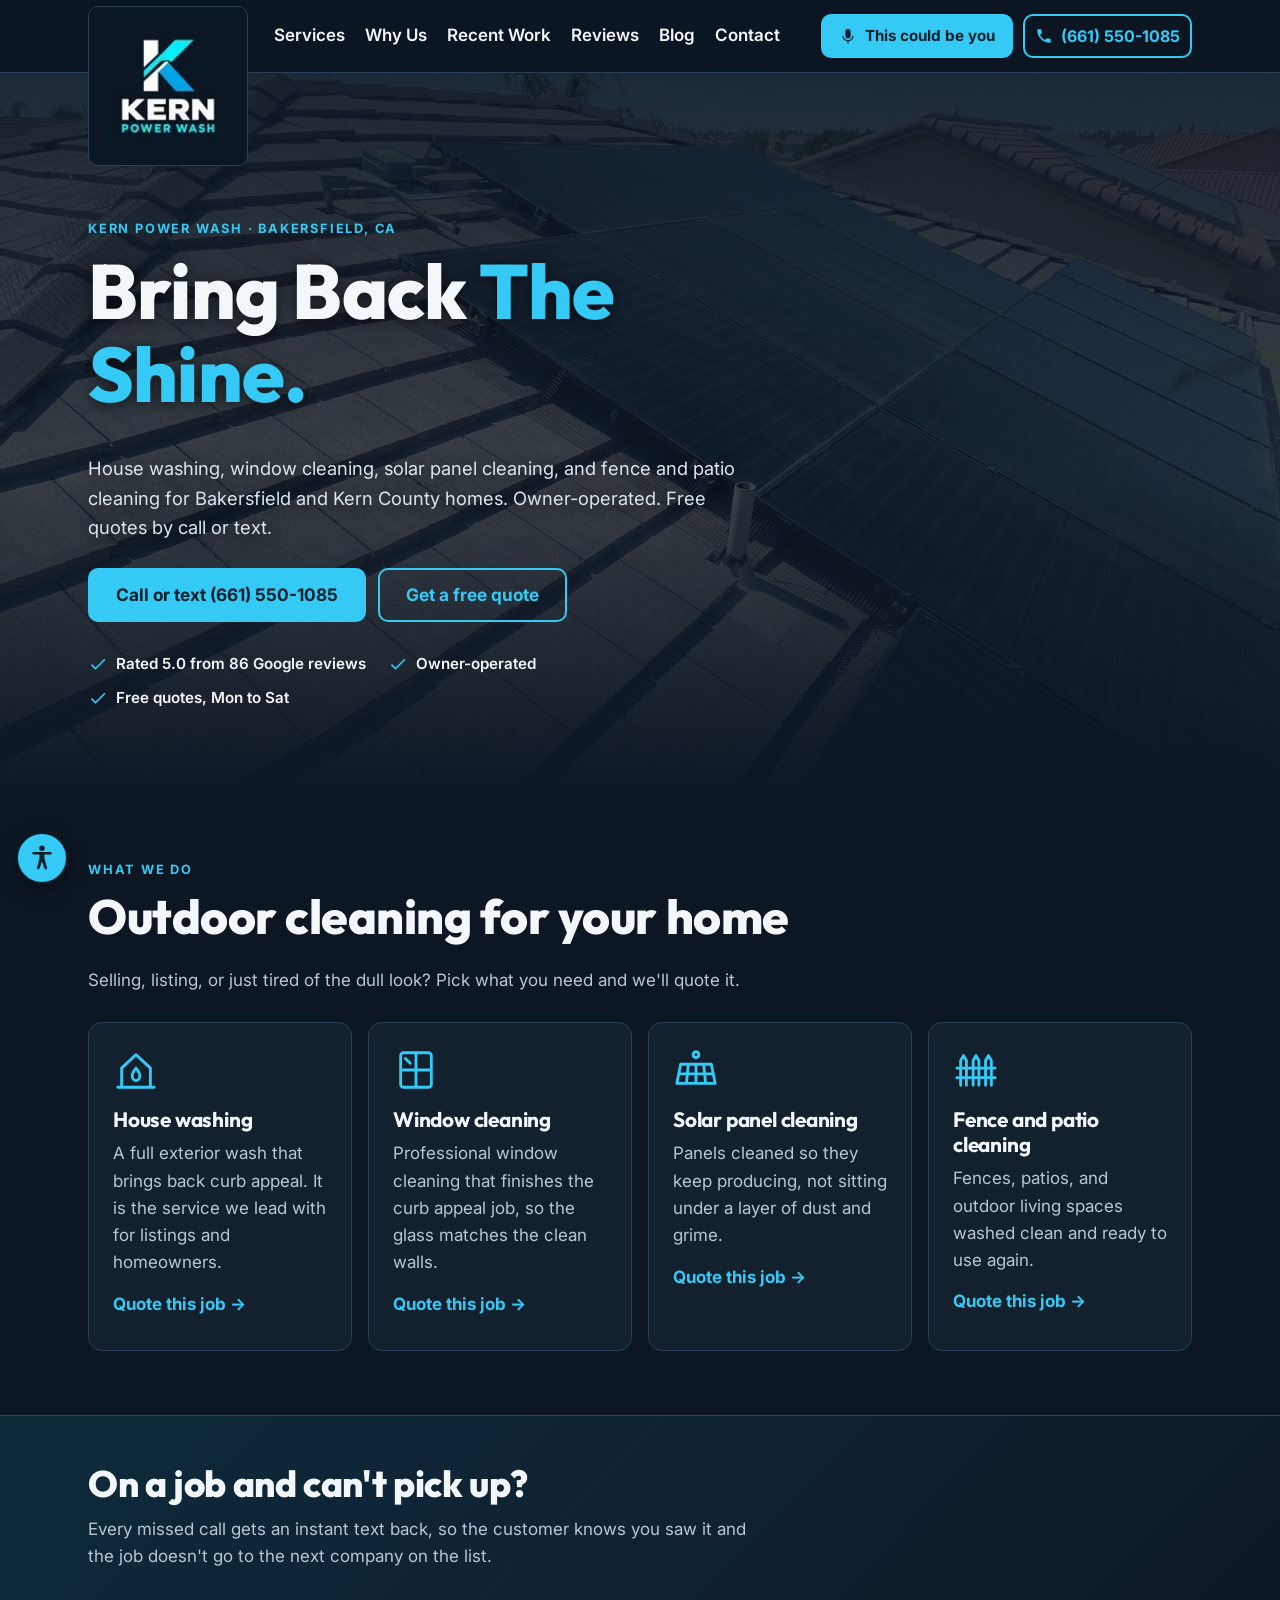
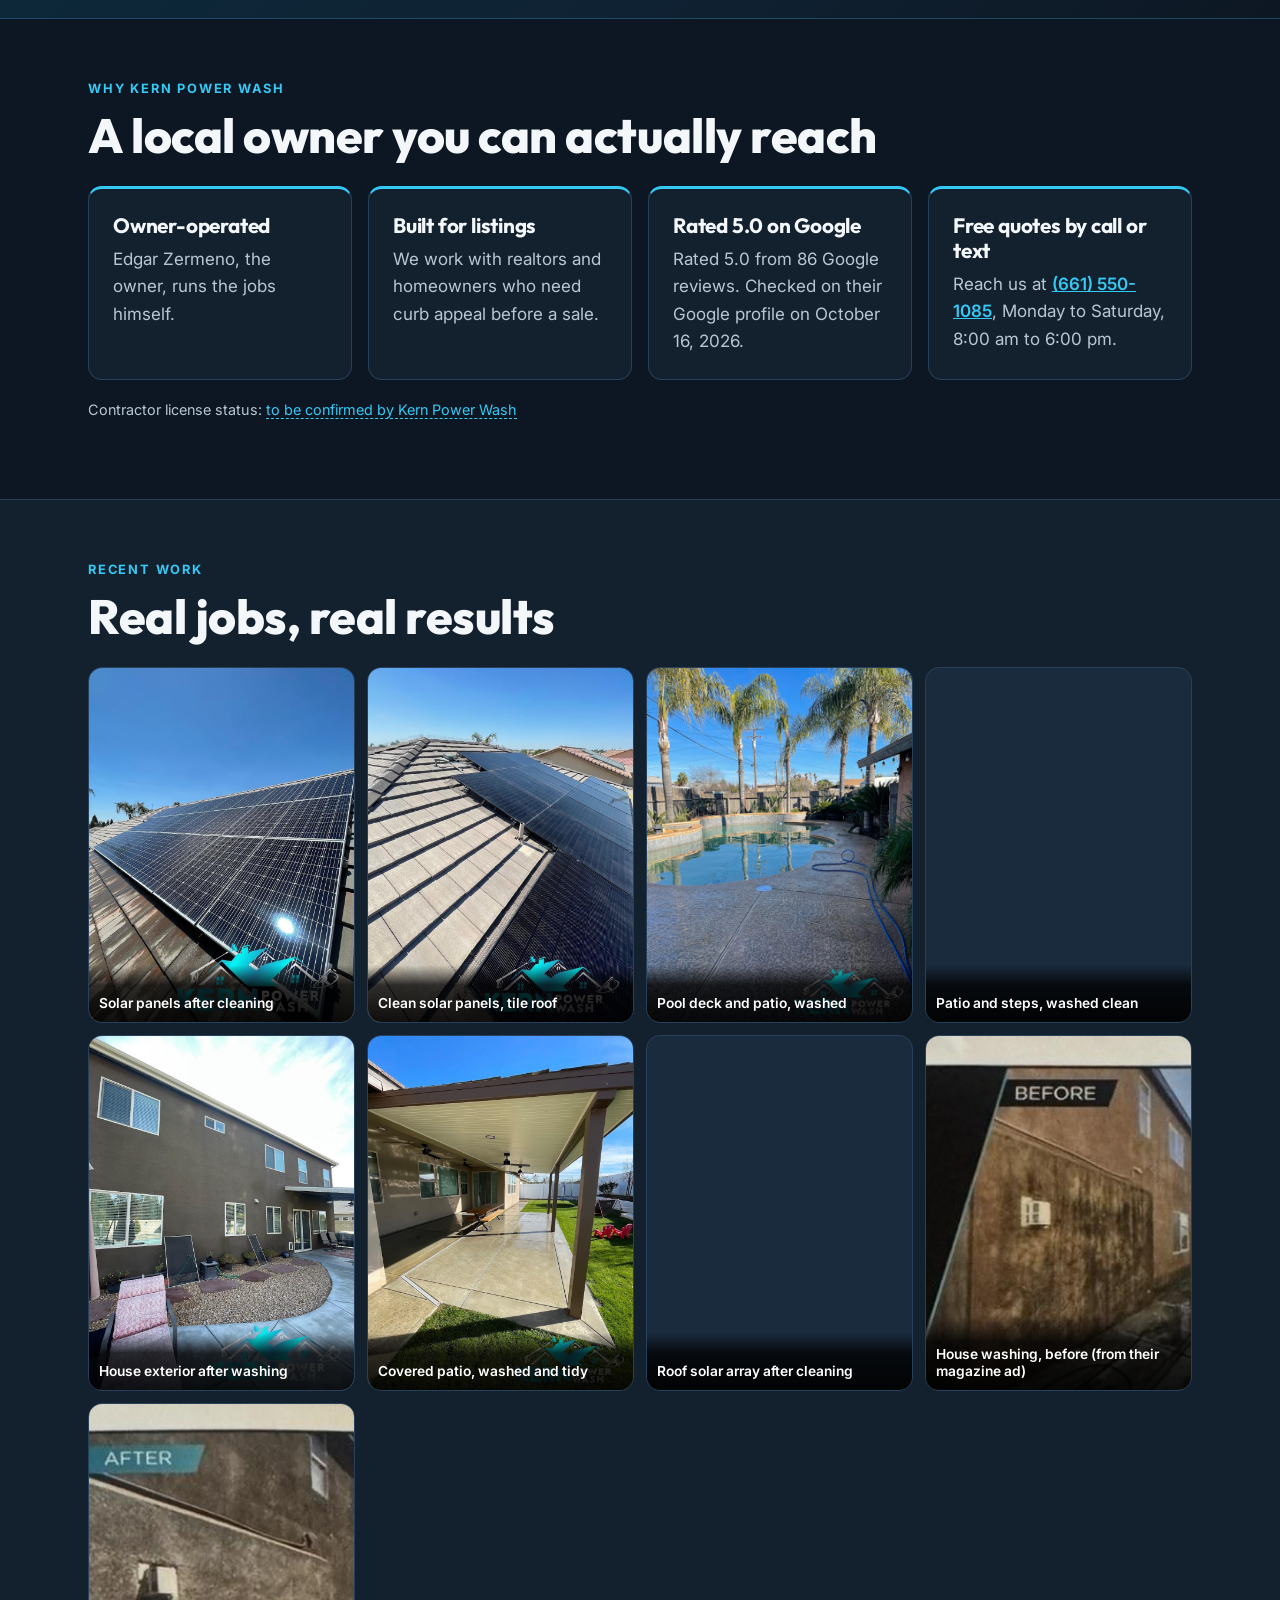
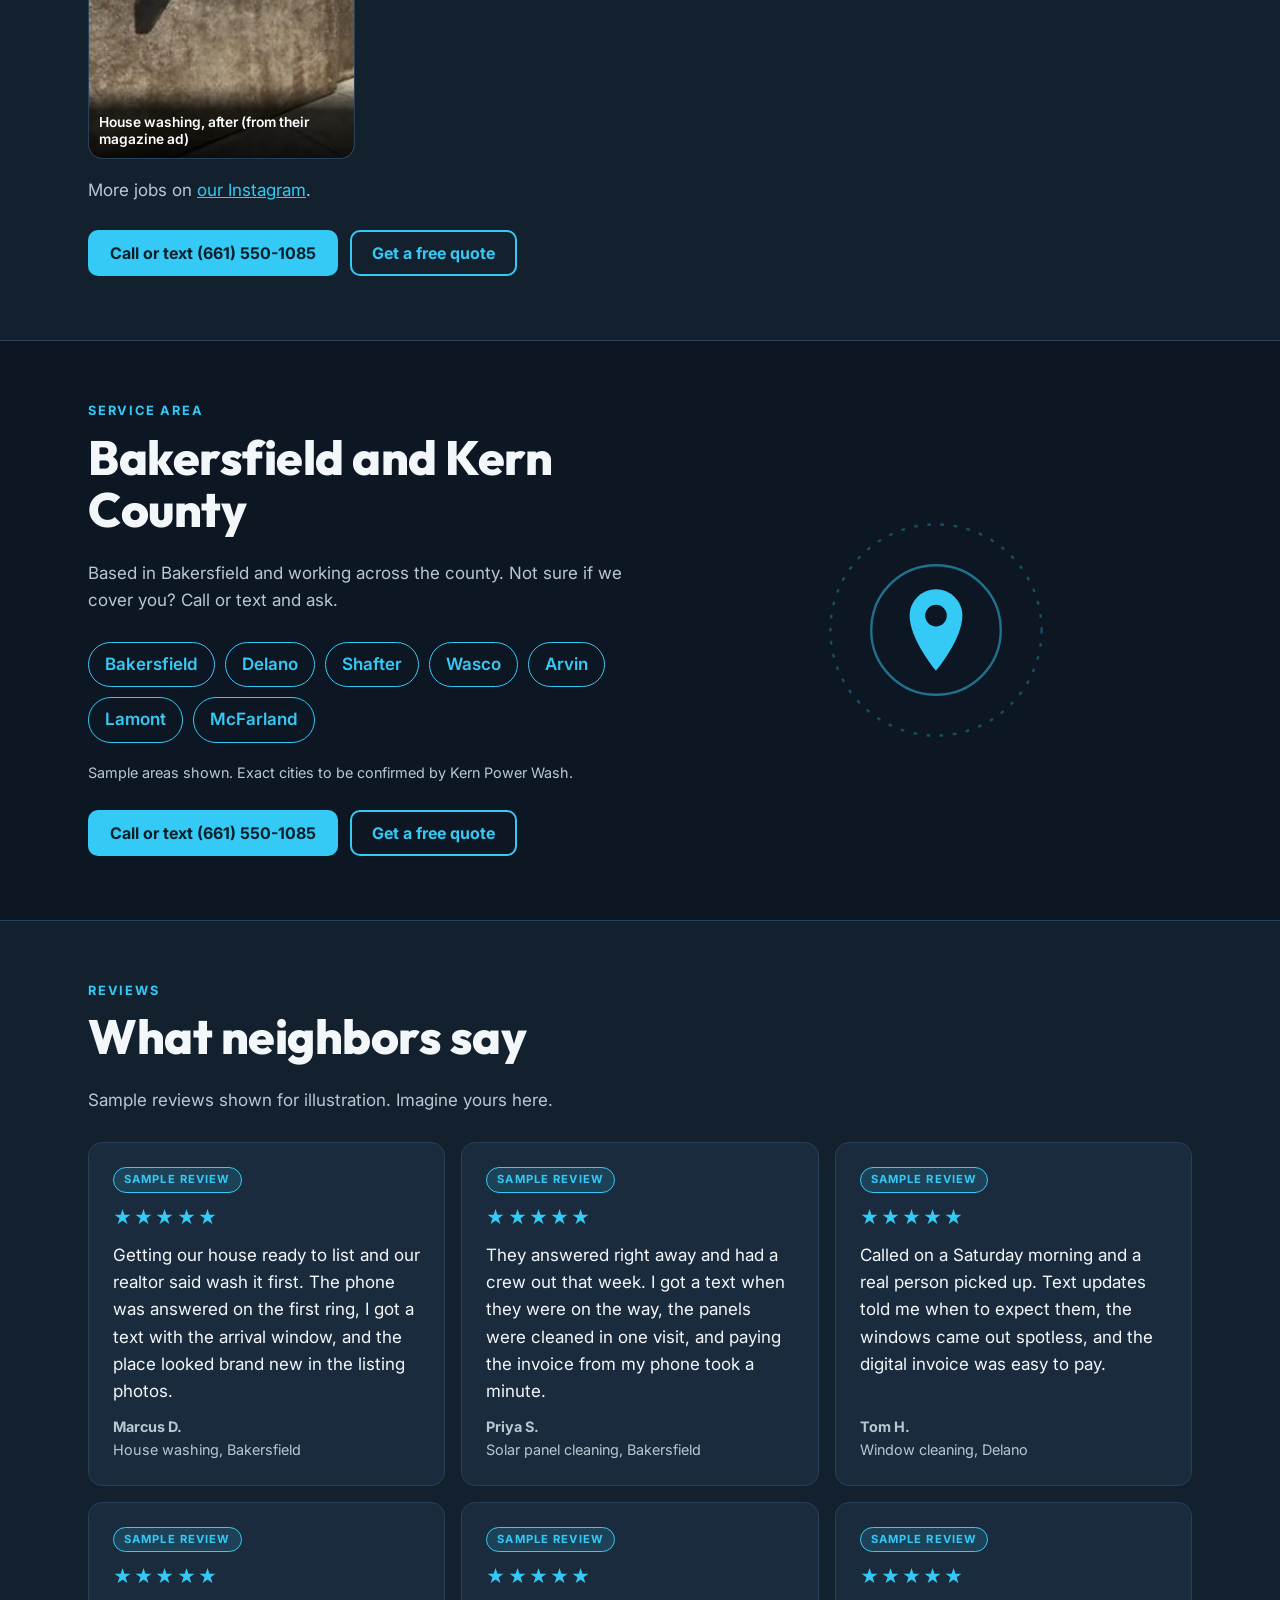
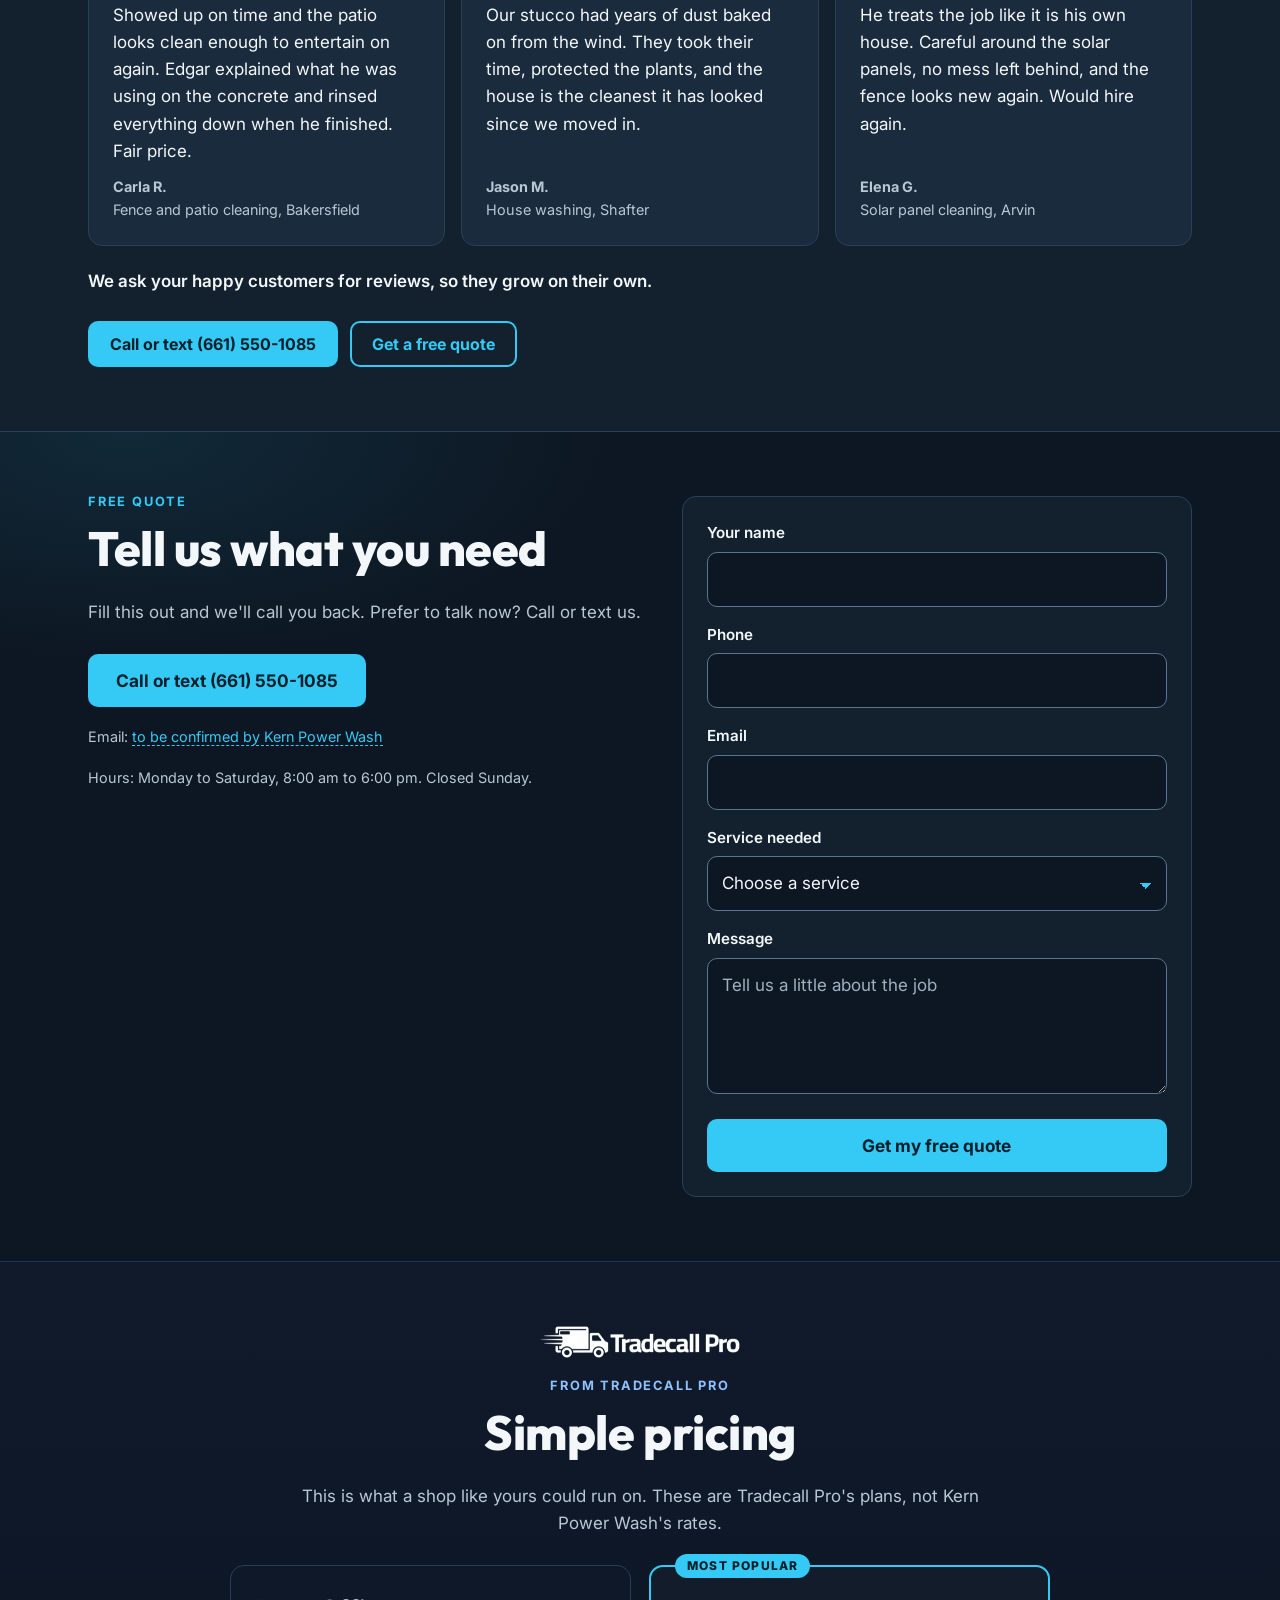
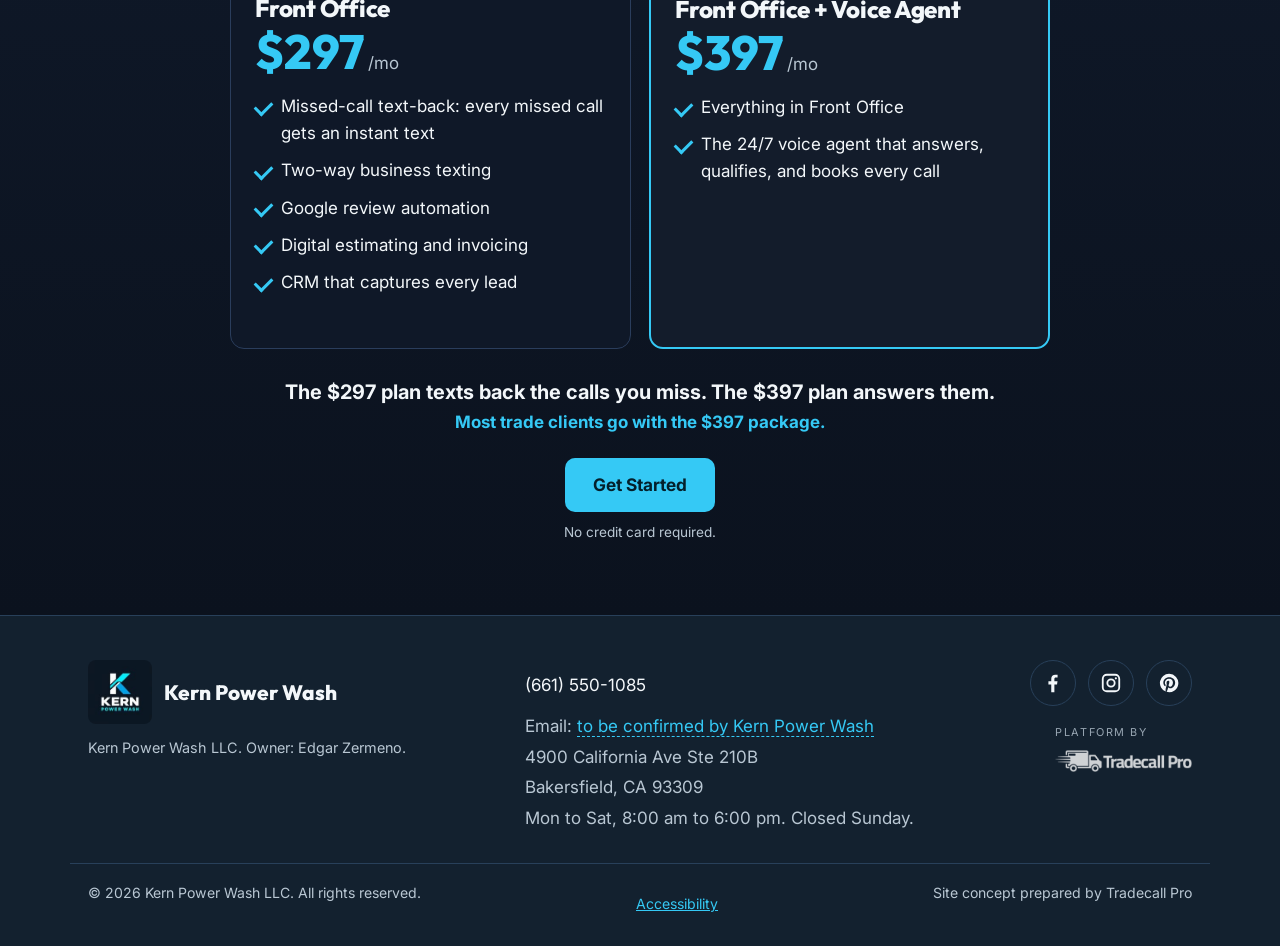
==== commit 2d1fc2cc: "Add view-tracking beacon Co-Authored-By: Claude Sonnet 5.5 <noreply@anthropic.com>" ====
--- a/KernPowerWash/index.html
+++ b/KernPowerWash/index.html
@@ -399,5 +399,6 @@
 
 <script src="script.js?v=1"></script>
 <script src="demo.js?v=1"></script>
+<script src="mockup-beacon.js" data-mockup-id="kern-power-wash" defer></script>
 </body>
 </html>
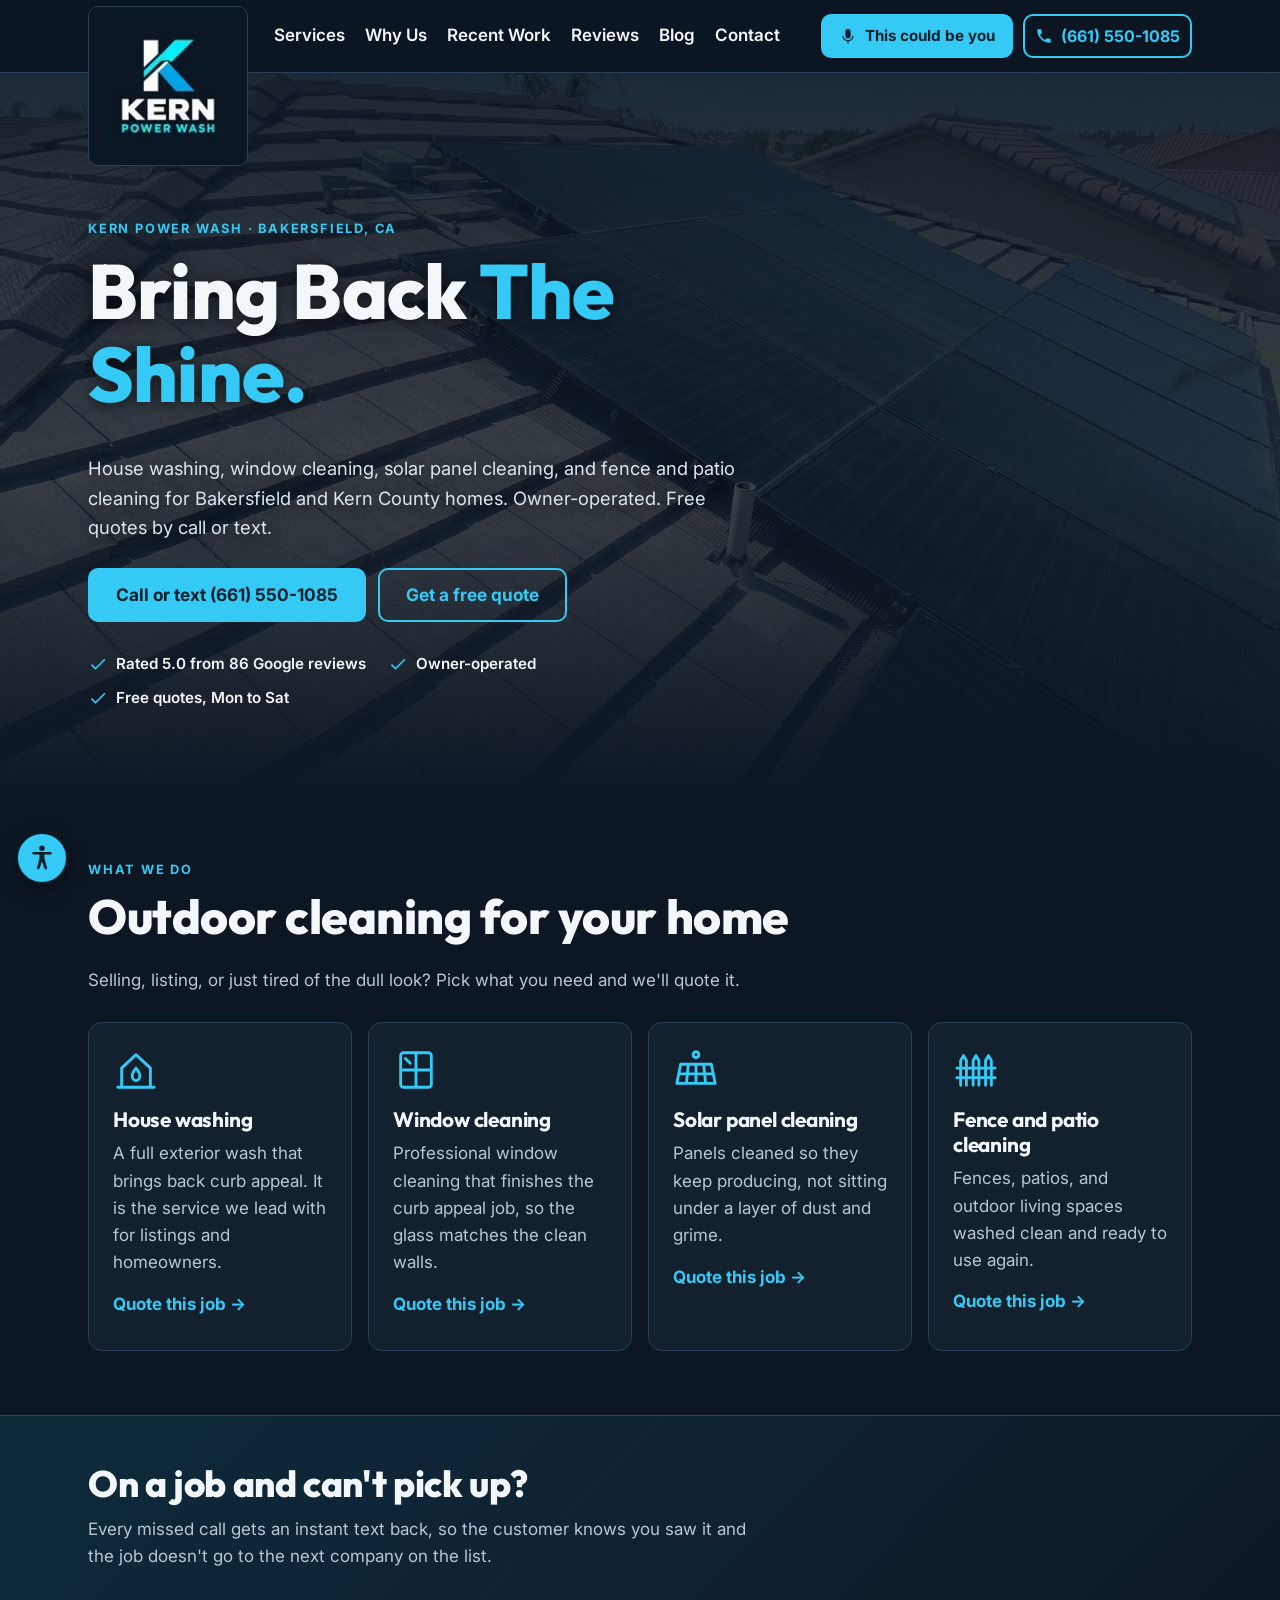
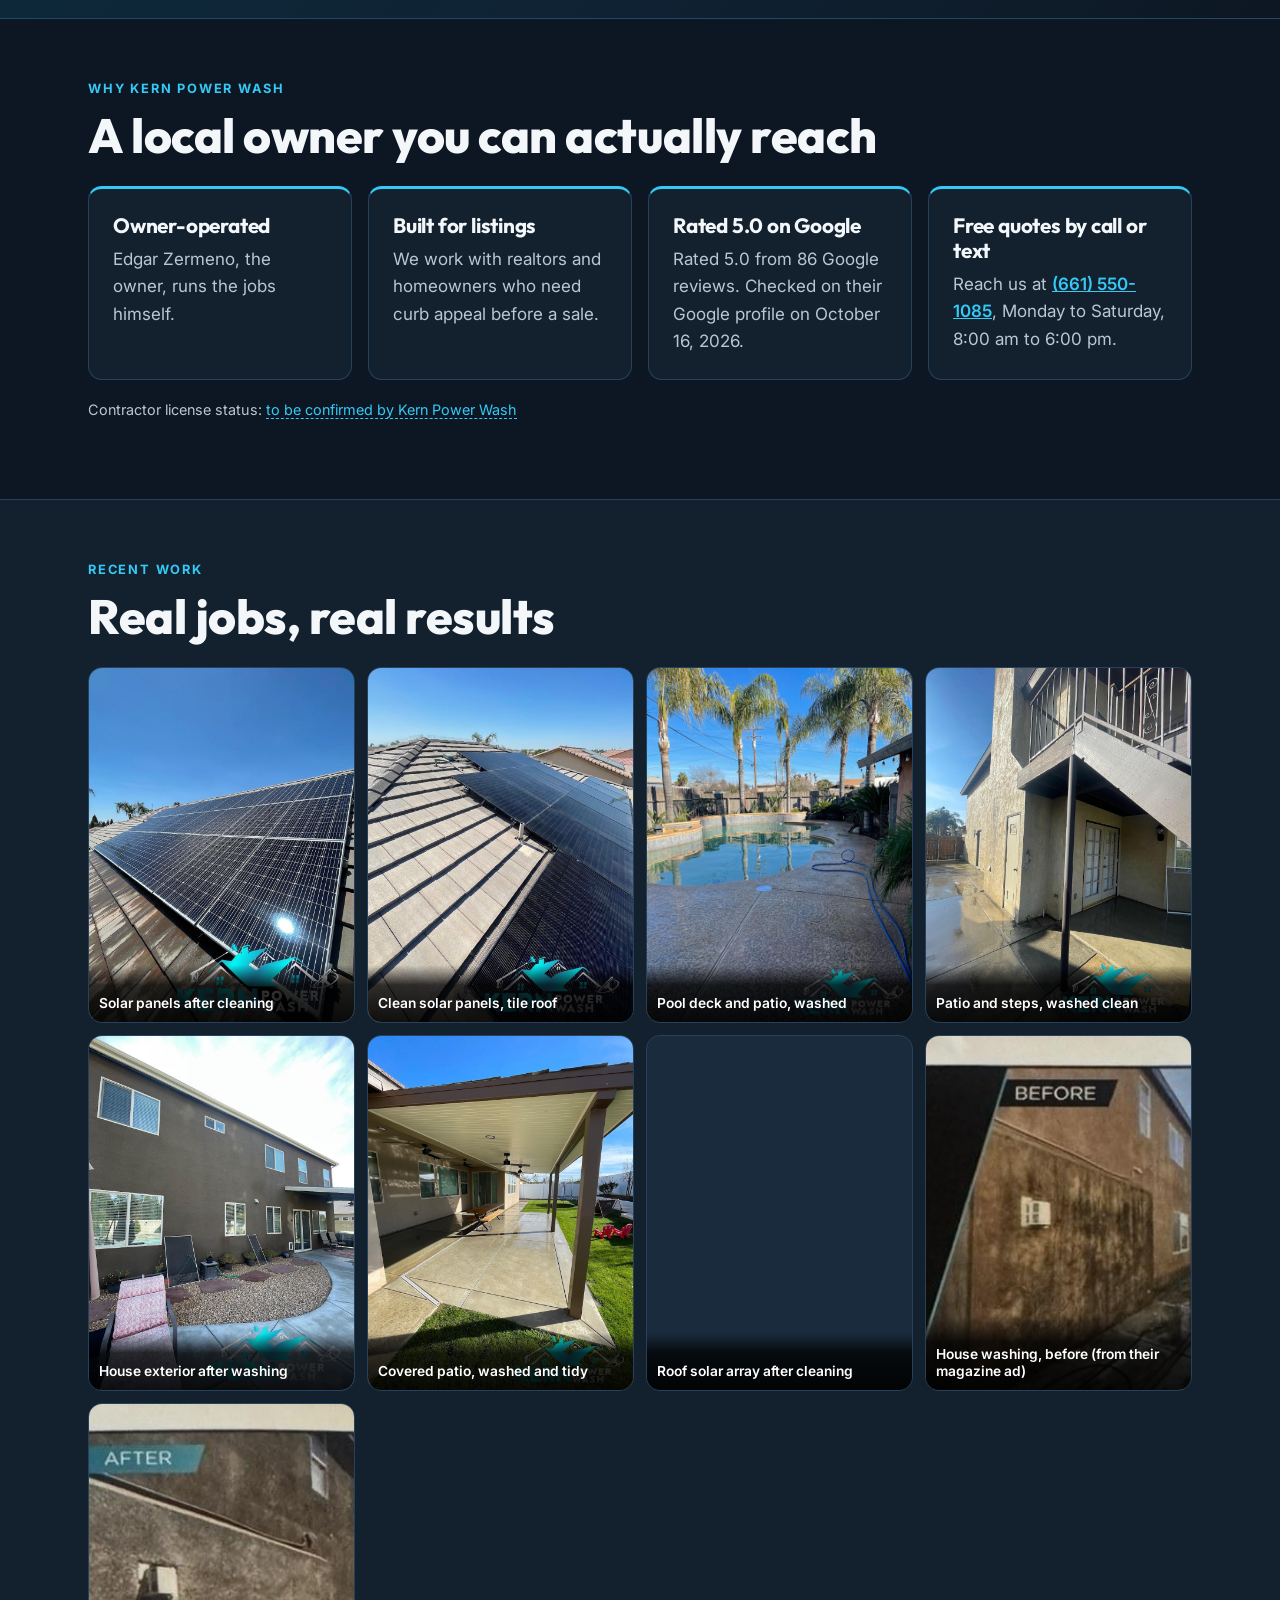
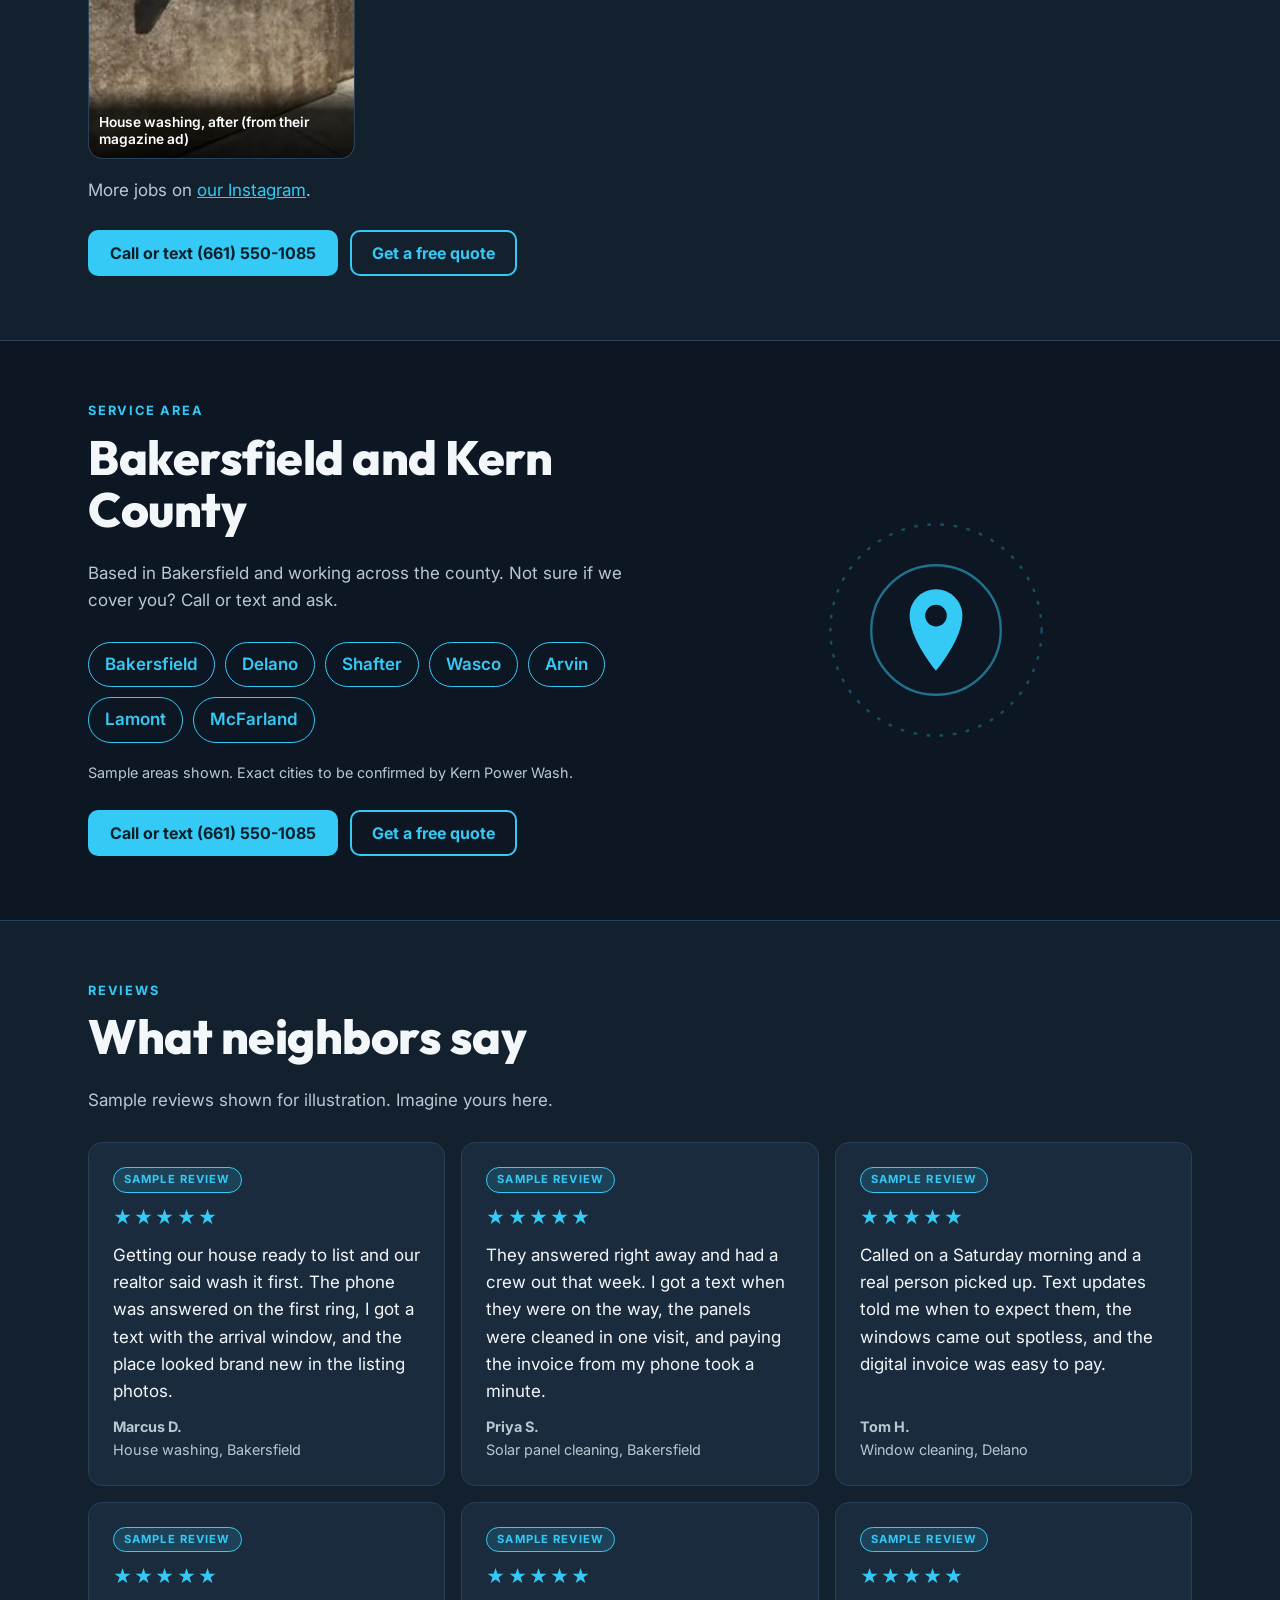
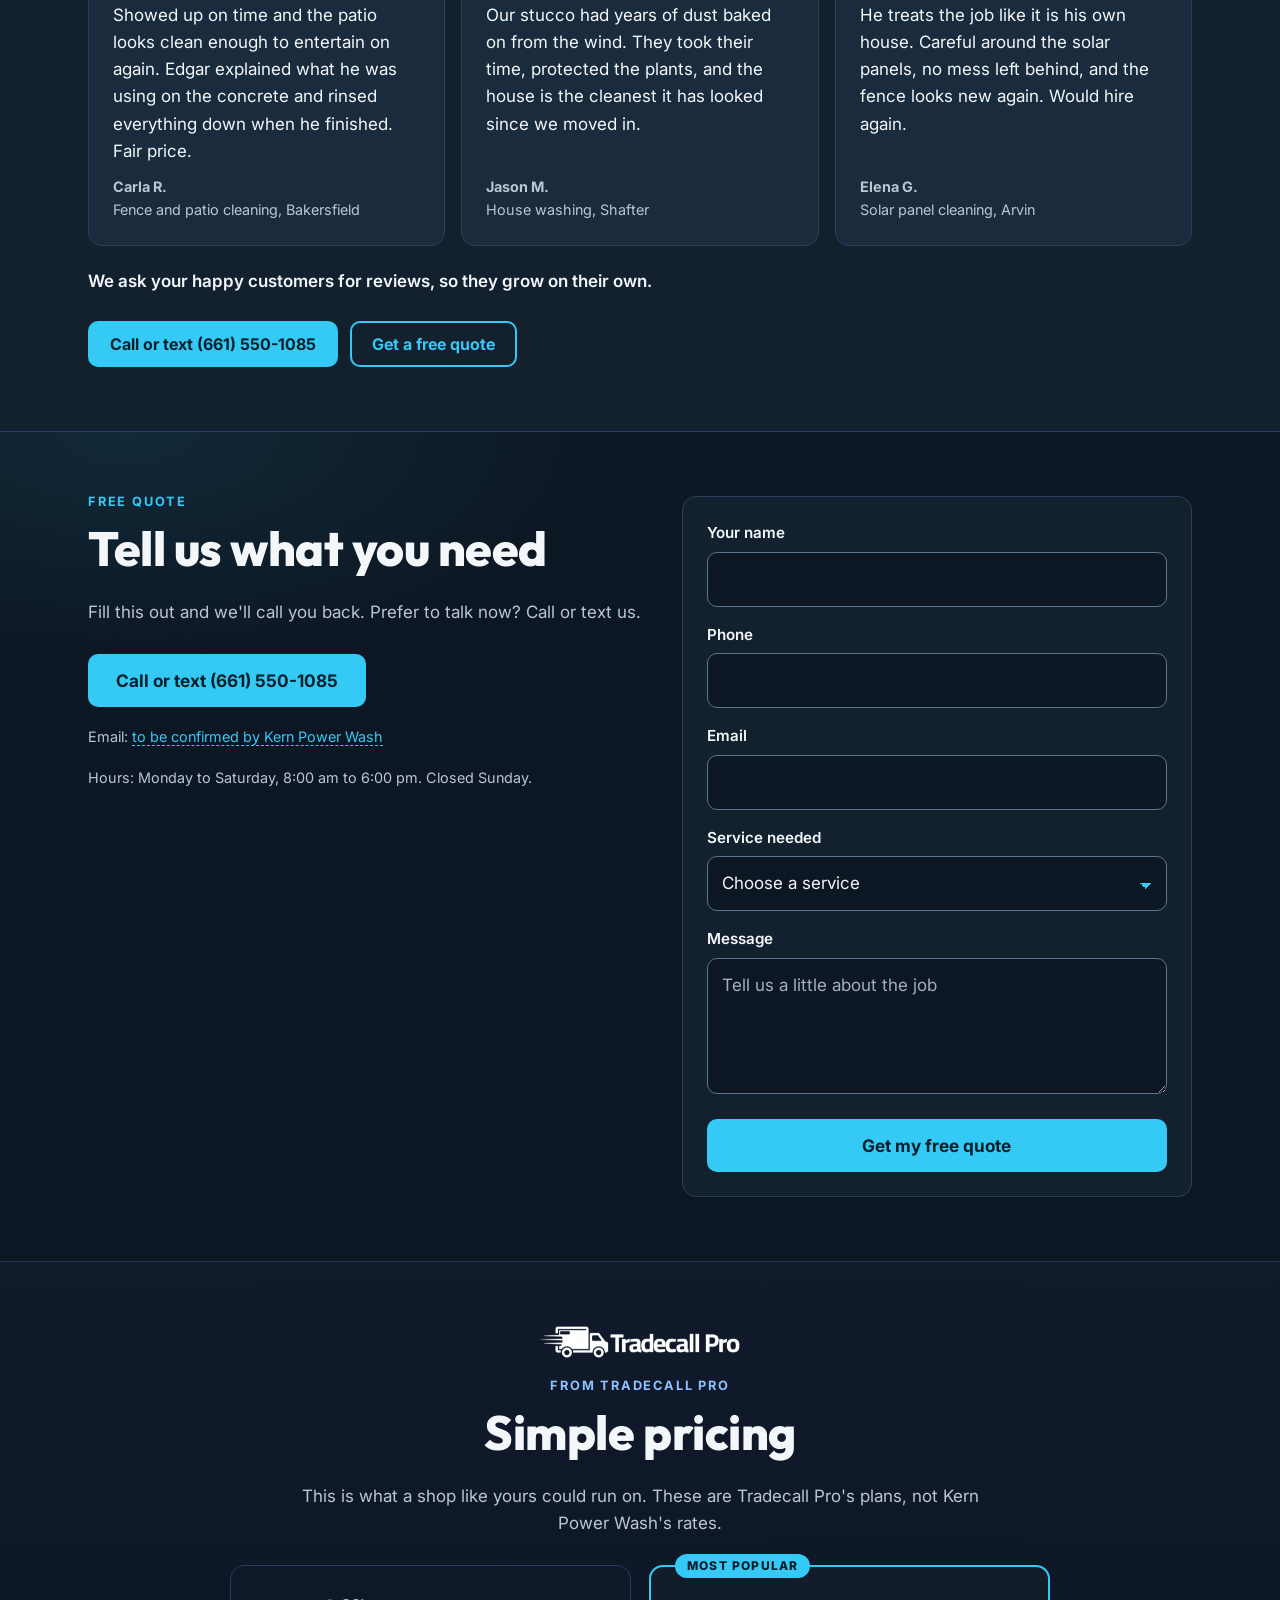
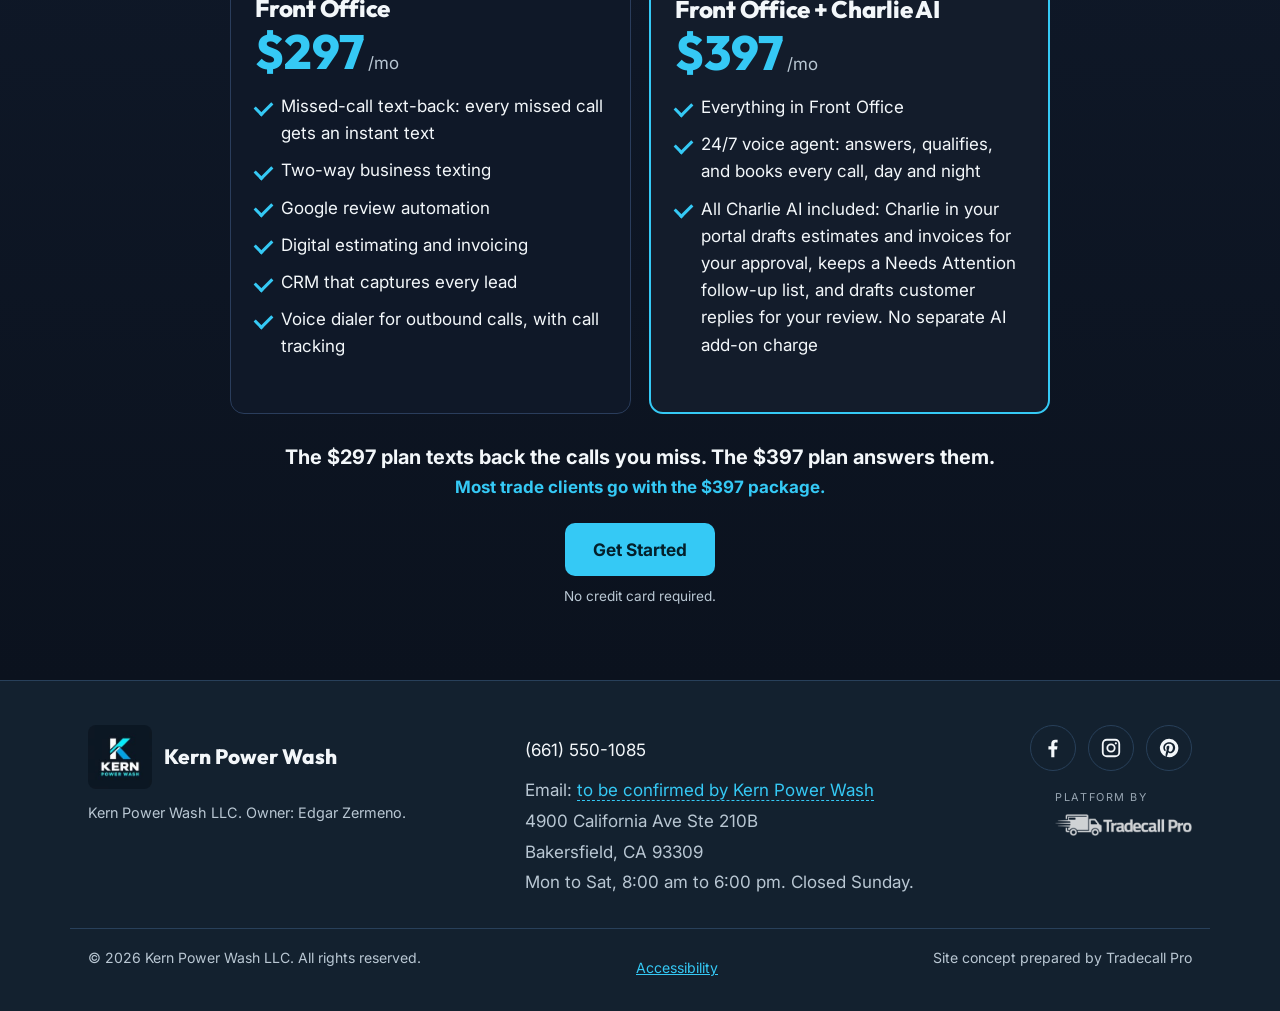
==== commit 36cd6eeb: "Pricing band update 2026-10-28: dialer included in both plans, 97 card is now Front Office + Charlie" ====
--- a/KernPowerWash/index.html
+++ b/KernPowerWash/index.html
@@ -287,16 +287,16 @@
           <li>Two-way business texting</li>
           <li>Google review automation</li>
           <li>Digital estimating and invoicing</li>
-          <li>CRM that captures every lead</li>
+          <li>CRM that captures every lead</li><li>Voice dialer for outbound calls, with call tracking</li>
         </ul>
       </article>
       <article class="plan plan-pop">
         <span class="pop-badge">Most popular</span>
-        <h3>Front Office + Voice Agent</h3>
+        <h3>Front Office + Charlie AI</h3>
         <p class="plan-price"><b>$397</b><span>/mo</span></p>
         <ul class="ticks">
           <li>Everything in Front Office</li>
-          <li>The 24/7 voice agent that answers, qualifies, and books every call</li>
+          <li>24/7 voice agent: answers, qualifies, and books every call, day and night</li><li>All Charlie AI included: Charlie in your portal drafts estimates and invoices for your approval, keeps a Needs Attention follow-up list, and drafts customer replies for your review. No separate AI add-on charge</li>
         </ul>
       </article>
     </div>
